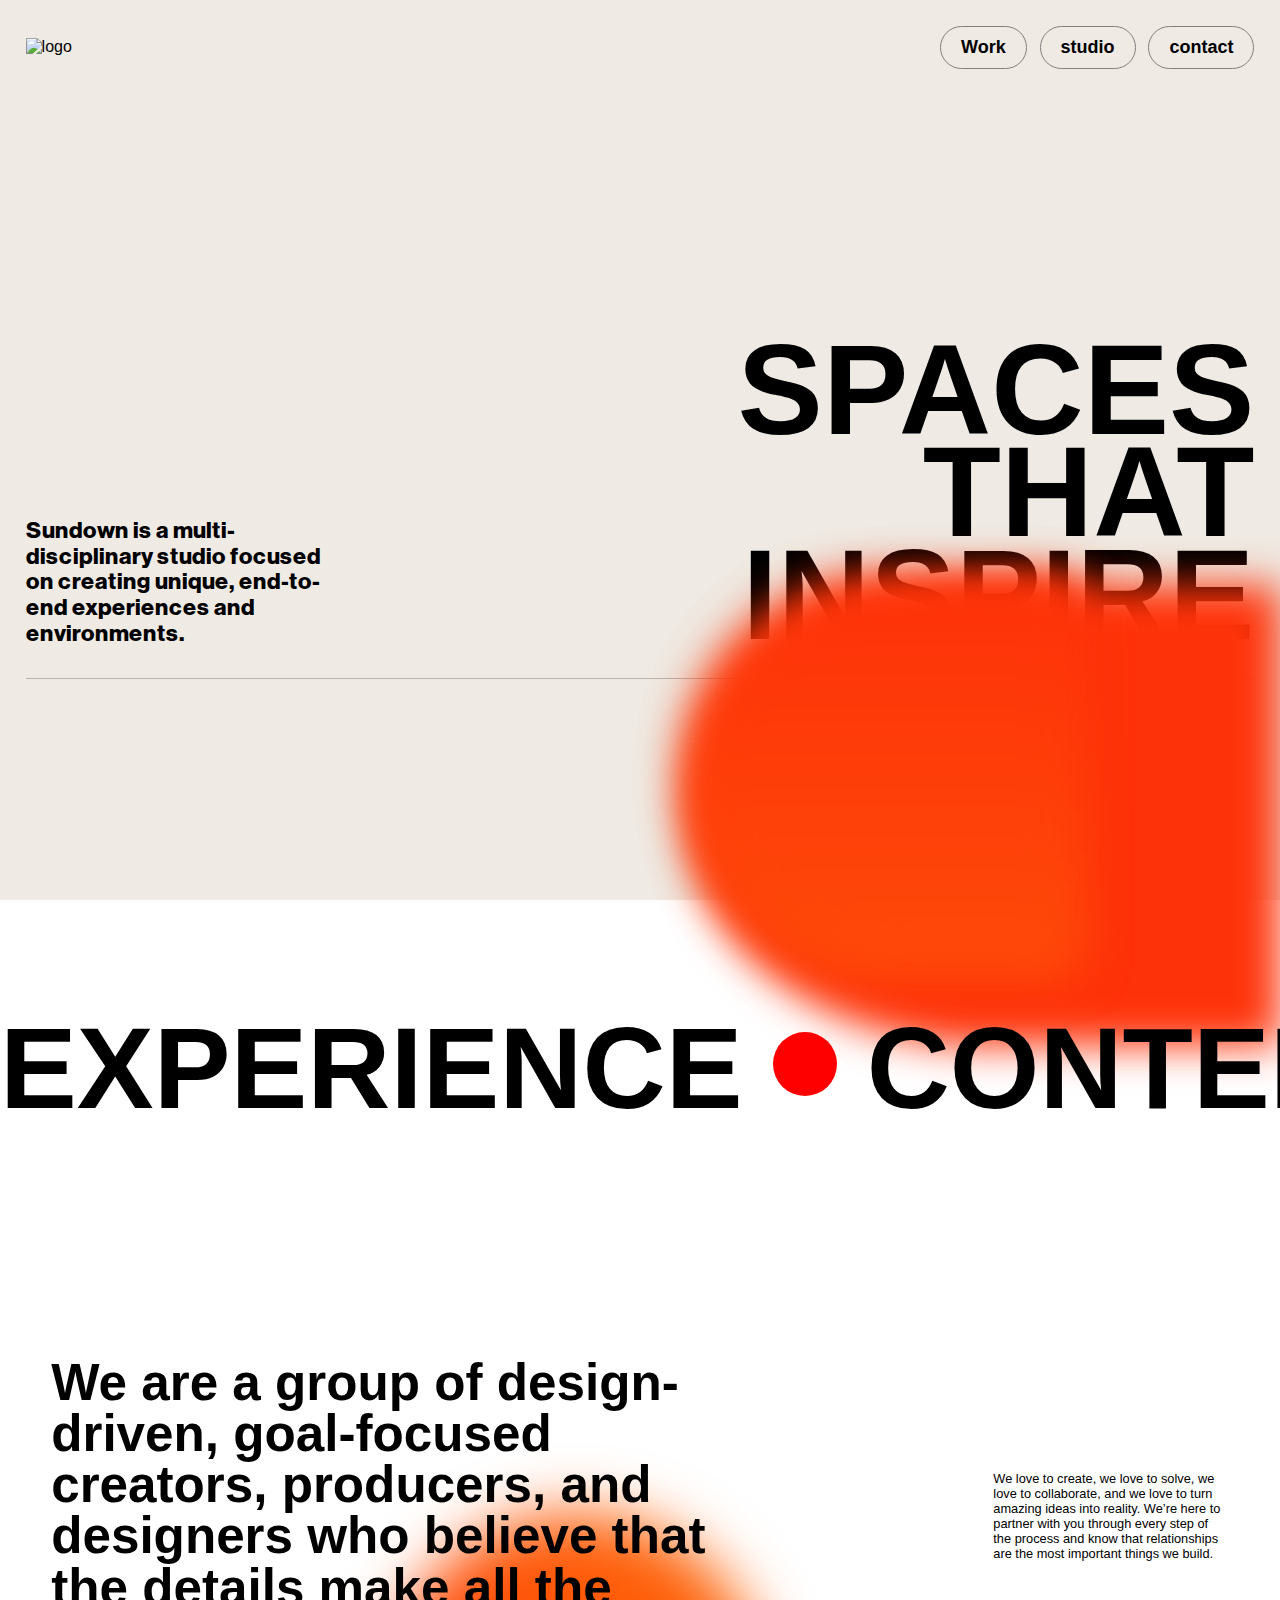
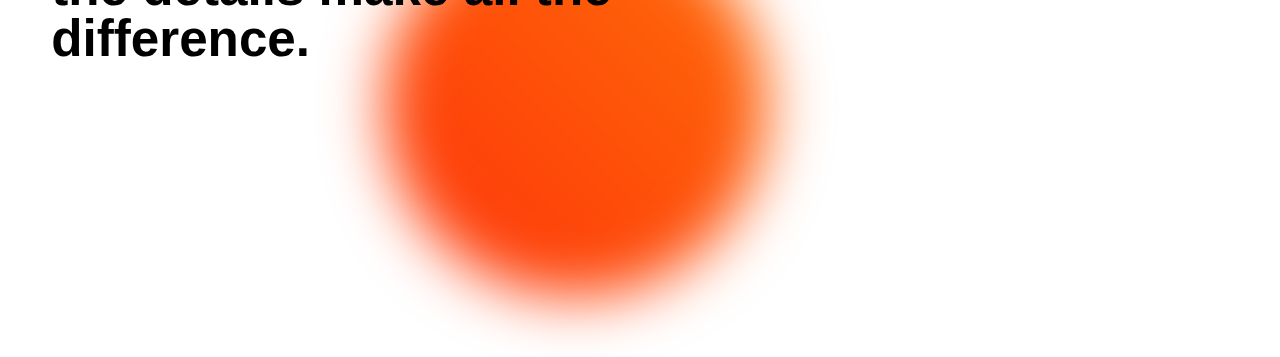
==== index.html @ cf759b27 "added the new project file" ====
<!DOCTYPE html>
<html lang="en">
<head>
    <meta charset="UTF-8">
    <meta name="viewport" content="width=device-width, initial-scale=1.0">
    <title>Sundown studio</title>
    <link rel="shortcut icon" href="android-chrome-512x512.png" type="image/x-icon">
    <link rel="stylesheet" href="https://cdn.jsdelivr.net/npm/locomotive-scroll@3.5.4/dist/locomotive-scroll.css">
    <link rel="stylesheet" href="style.css">
</head>
<body>
    <div id="main">
        <div id="page1">
           <nav>
            <img src="https://assets-global.website-files.com/64d3dd9edfb41666c35b15b7/64d3dd9edfb41666c35b15c2_Sundown%20logo.svg" alt=" logo ">
            <div id="nav-part2">
                <h4><a href="#">Work</a></h4>
                <h4><a href="#">studio</a></h4>
                <h4><a href="#">contact</a></h4>
            </div>
           </nav>
           <div id="center">
            <div id="left">
                <h3>Sundown is a multi-disciplinary studio focused on creating unique, end-to-end experiences and environments.</h3>
            </div>
            <div id="right">
                <h1>SPACES <br>
                    THAT <br>
                    INSPIRE
                    </h1>
            </div>
           </div>
           <video autoplay loop muted src="video (1).mp4"></video>
            <div id="hero-shape">
                <div id="hero-1"></div>
                 <div id="hero-2"></div>
                 <div id="hero-3"></div>
            </div>
        </div>
        <div id="page2">
          <div id="moving-text">
            <div class="con">
                <h1>EXPERIENCE</h1>
                <div id="gola"></div> 
                <h1>CONTENT</h1>
                <div id="gola"></div> 
                <h1>ENVIRONMENT</h1>
                <div id="gola"></div> 
            </div>
            <div class="con">
                <h1>EXPERIENCE</h1>
                <div id="gola"></div> 
                <h1>CONTENT</h1>
                <div id="gola"></div> 
                <h1>ENVIRONMENT</h1>
                <div id="gola"></div> 
            </div>
            <div class="con">
                <h1>EXPERIENCE</h1>
                <div id="gola"></div> 
                <h1>CONTENT</h1>
                <div id="gola"></div> 
                <h1>ENVIRONMENT</h1>
                <div id="gola"></div> 
            </div>
          </div>
          <div id="page2-bottom">
            <h1>
                We are a group of design-<br>driven, goal-focused <br> creators, producers, and <br> designers who believe that<br> the details make all the <br>difference.
            </h1>
                <div id="bottom-part2">
                    <img src="https://assets-global.website-files.com/64d3dd9edfb41666c35b15b7/64d3dd9edfb41666c35b15d1_Holding_thumb-p-500.jpg" alt="">
                    <p>We love to create, we love to solve, we love to collaborate, and we love to turn amazing ideas into reality. We’re here to partner with you through every step of the process and know that relationships are the most important things we build.</p>
                </div>

           
          </div>
          <div id="gooey"></div>
         
         </div>
        </div>
    </div>
    <script src="https://cdn.jsdelivr.net/npm/locomotive-scroll@3.5.4/dist/locomotive-scroll.js"></script>
    <script src="https://cdnjs.cloudflare.com/ajax/libs/gsap/3.12.7/gsap.min.js" integrity="sha512-f6bQMg6nkSRw/xfHw5BCbISe/dJjXrVGfz9BSDwhZtiErHwk7ifbmBEtF9vFW8UNIQPhV2uEFVyI/UHob9r7Cw==" crossorigin="anonymous" referrerpolicy="no-referrer"></script>
    <script src="https://cdnjs.cloudflare.com/ajax/libs/gsap/3.12.7/ScrollTrigger.min.js" integrity="sha512-AcqPGqrrAEtEwe+ADO5R8RbdFi7tuU7b/A2cJJH0Im0D18NRk5p5s4B3E5PMuO81KFw0ClN7J5SHVUJz7KOb0A==" crossorigin="anonymous" referrerpolicy="no-referrer"></script>
    <!-- <script src="script.js"></script> -->
</body>
</html>
---- style.css ----
@font-face {
    font-family: neu;
    src: url(./NeueHaasDisplayBold.ttf);
}
*{
     margin: 0;
     padding: 0;
     box-sizing: border-box;
     font-family: sans-serif;
}
html,body{
     height: 100%;
     width: 100%;
}
#page1{
    min-height: 100vh;
    width: 100%;
    background-color: #EFEAE3;
    position: relative;
    padding: 0 2vw;
}
nav{
    padding: 2vw 0vw;
    width: 100%;
      /* background-color: red; */
      display: flex;
      justify-content: space-between;
      align-items: center;
}
#nav-part2{
     display: flex;
    align-items: center;
     gap: 1vw;
}
#nav-part2 h4{
    border: 1px solid grey;
    padding: 10px 20px;
    font-size: 18px;
    border-radius: 50px;
    font-weight: 700;
    font-family: 17px;
    position: relative;
    overflow: hidden;
    transition: all ease 0.4s ;
    
   
}
#nav-part2 h4::after {
     content: " ";
     left: 0;
     bottom: -100%;
     position: absolute;
     height: 100%;
     width: 100%;
     background-color: black;
     border-radius: 50%;
     transition: all ease 0.4s ;
}
#nav-part2 h4:hover::after {
     bottom: 0;
     border-radius: 0;

}
#nav-part2 h4 a {
     text-decoration: none;
     color: #000000;
     z-index: 9;
     position: relative;
}
#nav-part2:hover a {
     color: white;
}
#center{
     height: 65vh;
     width: 100%;
     /* background-color: orange; */
     display: flex;
     align-items: flex-end;
     justify-content: space-between;
     border-bottom: 1px solid #0000003c;
  padding-bottom: 2.5vw;
}
#left h3{
    width: 25vw;
    font-size: 1.8vw;
    font-family: neu;
    line-height: 2vw;

}
 #right h1{
     font-size: 10vw;
     text-align: right;
     line-height: 8vw;
 }
 #page1 video{
     position: relative;
     z-index: 8;
     width: 100%;
     border-radius: 20px;
     margin-top: 4vw;
    
     
 }
 #hero-shape{
      position: absolute;
      width: 46vw;
      height: 36vw;
      right: 0;
      top: 65vh;
 }
 #hero-1{
      background-color: #FE3209;
      position: absolute;
      height: 100%;
      width: 100%;
      border-top-left-radius: 50%;
      border-bottom-left-radius: 50%;
      filter:blur(20px);
 }

 #hero-2{
     background: linear-gradient(#FE3209,#fe4a09) ;
     position: absolute;
     height: 30vw;
     width: 30vw;
     border-top-left-radius: 50%;
     border-bottom-left-radius: 50%;
     filter:blur(25px);
     animation-name: anime2;
     animation-duration: 5s;
     animation-iteration-count: infinite;
     animation-timing-function: linear;
     animation-duration: alternate;
}


#hero-3{
     background: linear-gradient(#FE3209,#fe4a09) ;
     position: absolute;
     height: 30vw;
     width: 30vw;
     border-top-left-radius: 50%;
     border-bottom-left-radius: 50%;
     filter:blur(25px);
     animation-name: anime1;
     animation-duration: 5s;
     animation-iteration-count: infinite;
     animation-timing-function: linear;
     animation-duration: alternate;

}
@keyframes anime1 {
      from {
          transform: translate(55%,-3%);
      }
      to {
           transform: translate(0%,-10%);
      }
}

@keyframes anime2 {
     from {
         transform: translate(5%,-5%);
     }
     to {
          transform: translate(-30%,20%);
     }
}
#page2{
     min-height: 100vh;
     width: 100%;
     padding: 8vw 0;
     position: relative;
     /* background-color: red; */
}
#moving-text{
     white-space: nowrap;
     overflow-x: auto;
}
#moving-text::-webkit-scrollbar{
      display: none;
}

.con{
        white-space: nowrap; 
        display: inline-block; 
        animation-name: move;  
        animation-duration: 10s;
        animation-timing-function: linear;
        animation-iteration-count: infinite;
        
}
#moving-text h1{
      font-size: 9vw;
      display: inline-block;
}
#gola{
      height: 5vw;
      width: 5vw;
      border-radius: 50%;
      background-color: red;
      display: inline-block;
      margin: 1vw 2vw;
}
@keyframes move {
     from{
           transform: translateX(0);
     }
     to{
           transform: translateX(-100%);
     }
     
}
#page2-bottom{
      height: 80vh;
      width: 100%;
      display: flex;
     position: relative;
     z-index: 9;
      align-items: center;
      justify-content: space-between;
      padding: 4vw;
}
#page2-bottom h1{
     font-size: 4vw;
     width: 60%;
     margin-top: 2.5vw;
     line-height: 4vw;
}
#bottom-part2{
      width: 20%;
      
}
#bottom-part2 img{
      width: 100%;
      border-radius: 15px;
}
#bottom-part2 p{
      font-weight: 500;
      margin-top: 2vw;
      font-size: 1vw;
}
#page2 #gooey{
      height: 30vw;
      width: 30vw;
      position: absolute;
      background:  linear-gradient(to top right,#FE3209 ,#fe6f09);
      border-radius: 50%;
      top: 58%;
      left: 30%;
      filter: blur(30px);
      animation-name: gooey;
      animation-duration: 6s;
      animation-direction: alternate;
      animation-timing-function: linear;
      animation-iteration-count: infinite ;
}
@keyframes gooey {
     from{
           transform: translate(10%,-10%) skew(0);
     }
     to{
          transform: translate(-10%,10%) skew(-12deg);
     }
}
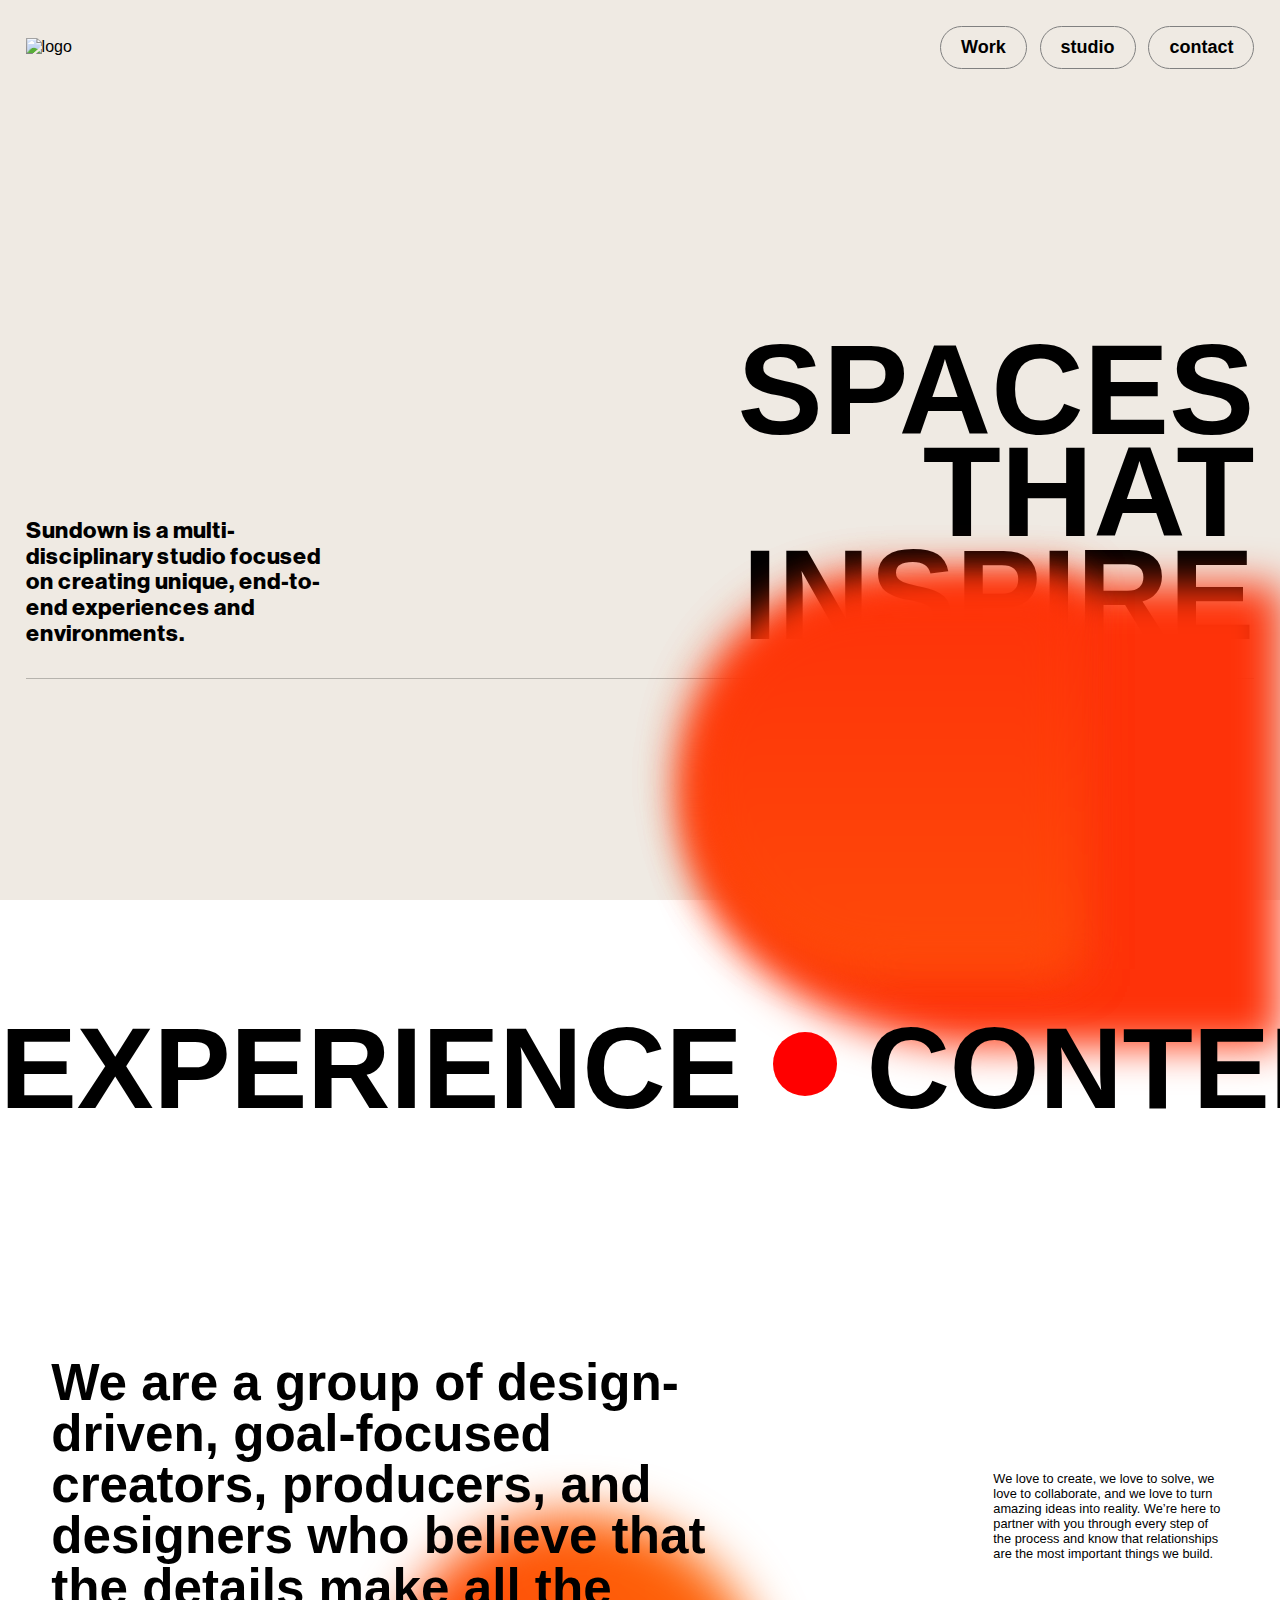
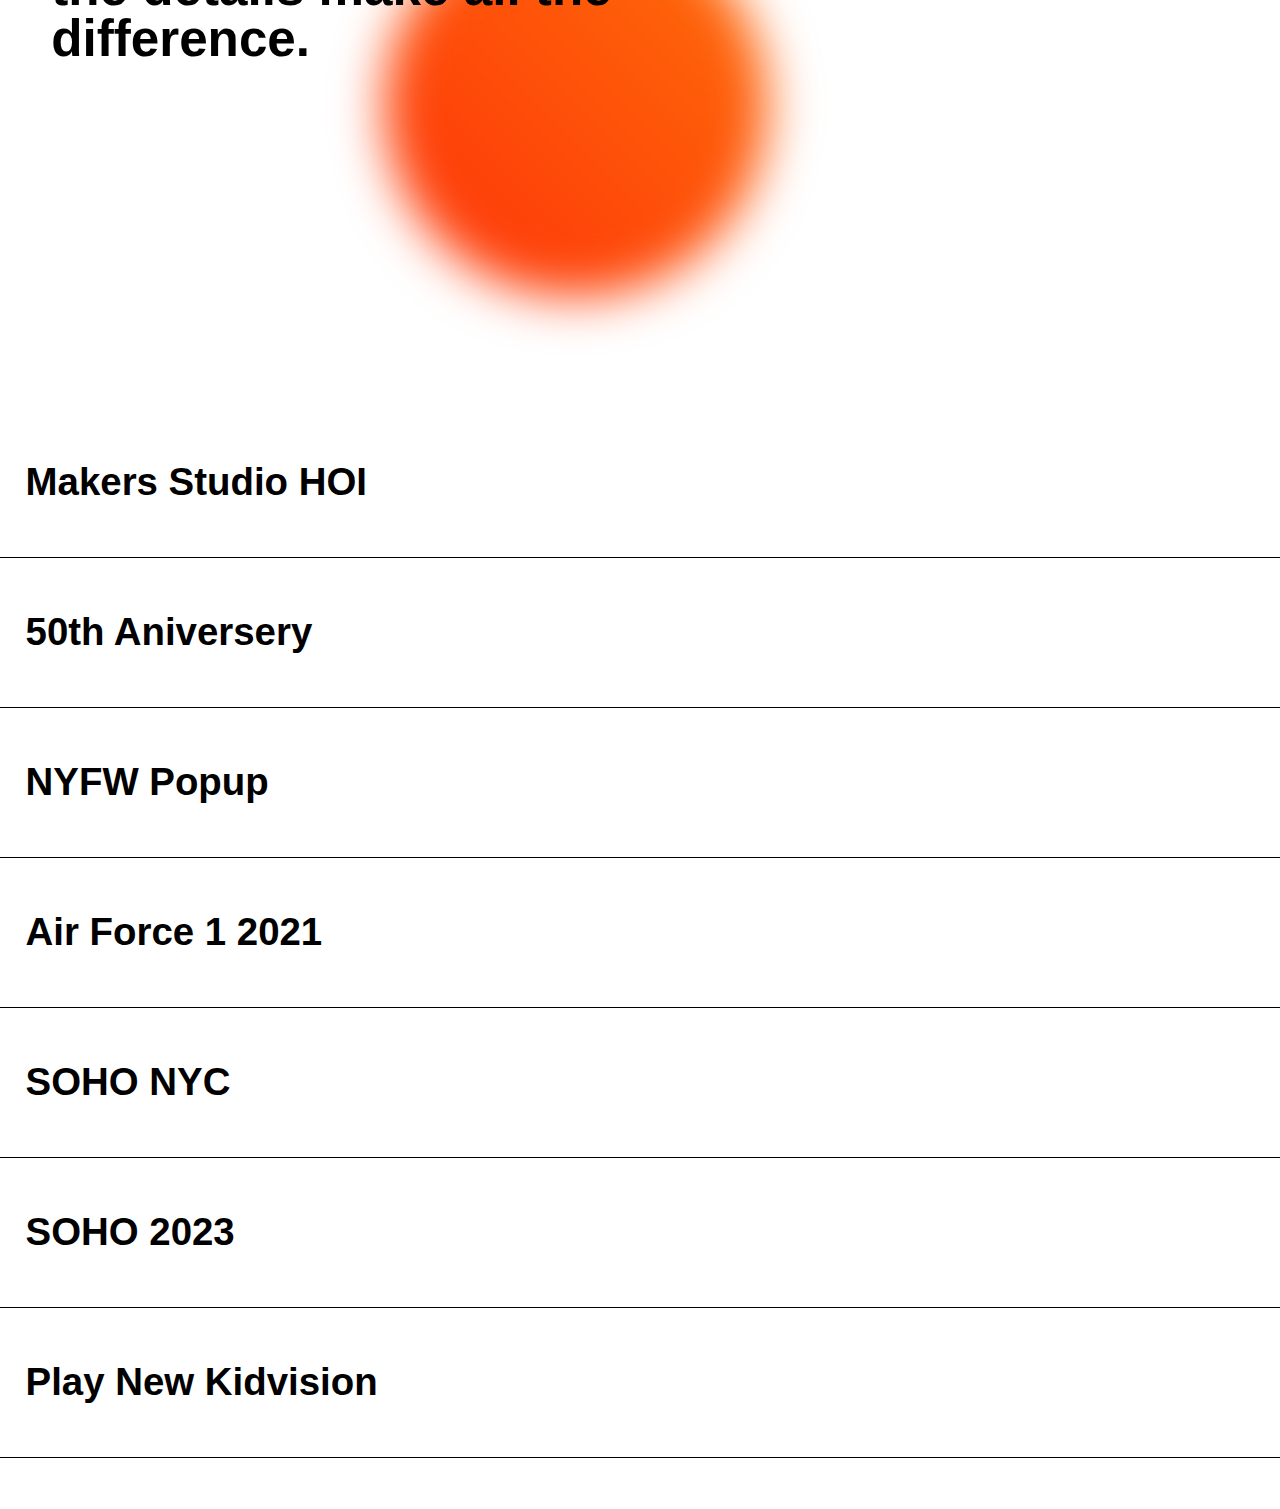
==== commit 70296241: "added the new file" ====
--- a/index.html
+++ b/index.html
@@ -78,6 +78,37 @@
           <div id="gooey"></div>
          
          </div>
+         <div id="page3">
+           
+            <div class="elem">
+                <div class="overlay"></div>
+                <h2>Makers Studio HOI</h2>
+            </div>
+            <div class="elem">
+                <div class="overlay"></div>
+                <h2>50th Aniversery</h2>
+            </div>
+            <div class="elem">
+                <div class="overlay"></div>
+                <h2>NYFW Popup</h2>
+            </div>
+            <div class="elem">
+                <div class="overlay"></div>
+                <h2>Air Force 1 2021</h2>
+            </div>
+            <div class="elem">
+                <div class="overlay"></div>
+                <h2>SOHO NYC</h2>
+            </div>
+            <div class="elem">
+                <div class="overlay"></div>
+                <h2>SOHO 2023</h2>
+            </div>
+            <div class="elem">
+                <div class="overlay"></div>
+                <h2>Play New Kidvision</h2>
+            </div>
+         </div>
         </div>
     </div>
     <script src="https://cdn.jsdelivr.net/npm/locomotive-scroll@3.5.4/dist/locomotive-scroll.js"></script>
--- a/style.css
+++ b/style.css
@@ -248,7 +248,7 @@
       border-radius: 50%;
       top: 58%;
       left: 30%;
-      filter: blur(30px);
+      filter: blur(25px);
       animation-name: gooey;
       animation-duration: 6s;
       animation-direction: alternate;
@@ -260,11 +260,48 @@
            transform: translate(10%,-10%) skew(0);
      }
      to{
+          filter:blur(30px);
           transform: translate(-10%,10%) skew(-12deg);
      }
 }
-
-
-
-
-
+#page3{
+      min-height: 100vh;
+      width: 100%;
+      /* background-color: #EFE9E2; */
+      padding: 4vw 0;
+     
+}
+.elem{
+      height: 150px;
+      width: 100%;
+      /* background-color: orange; */
+      position: relative;
+     
+      border-bottom: 1px solid #000;
+      display: flex;
+      align-items: center;
+      padding: 0 2vw;
+      overflow: hidden;
+}
+.elem h2{
+      font-size: 3vw;
+      position: relative;
+      z-index: 9;
+}
+.elem .overlay{
+     height: 100%;
+     width: 100%;
+     background-color: orange;
+     position: absolute;
+     left: 0;
+     top: -100%;
+     transition: all ease 0.3s ;
+}
+.elem:hover .overlay{
+      top: 0;
+}
+
+
+
+
+
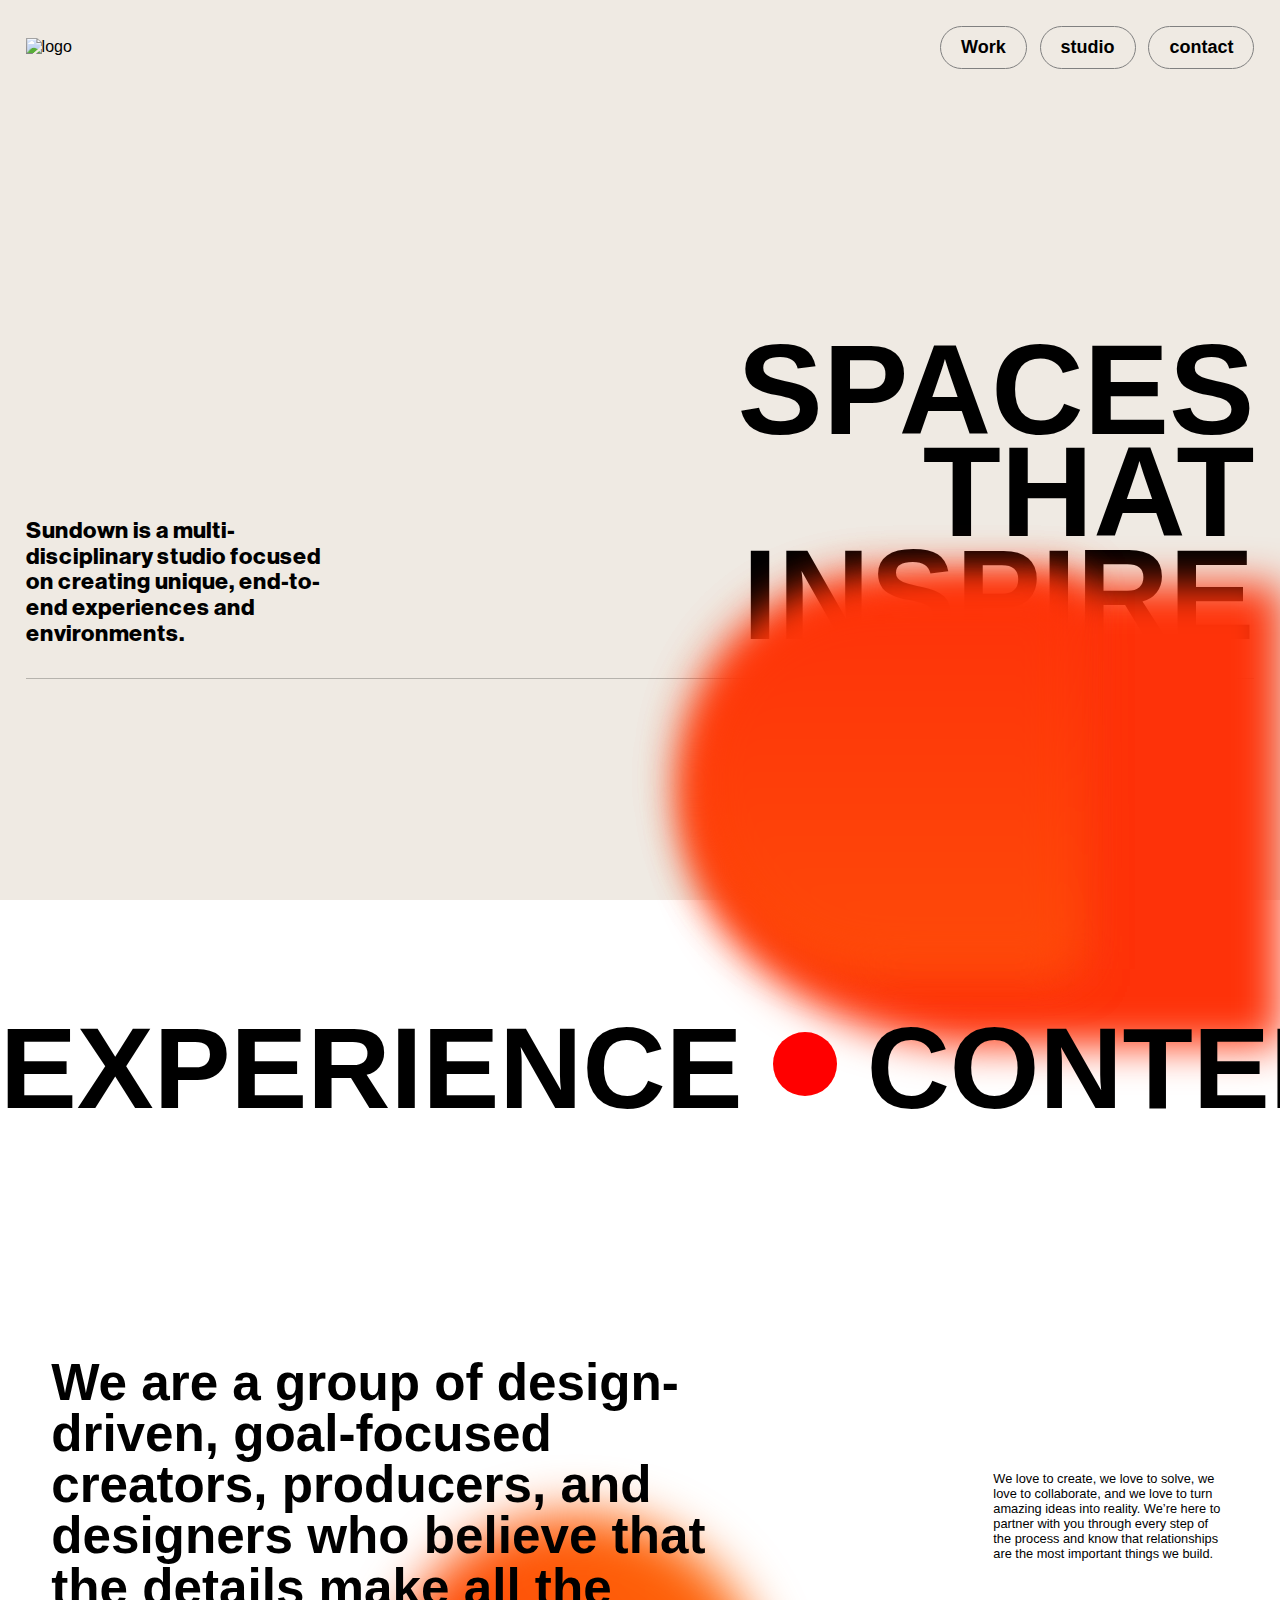
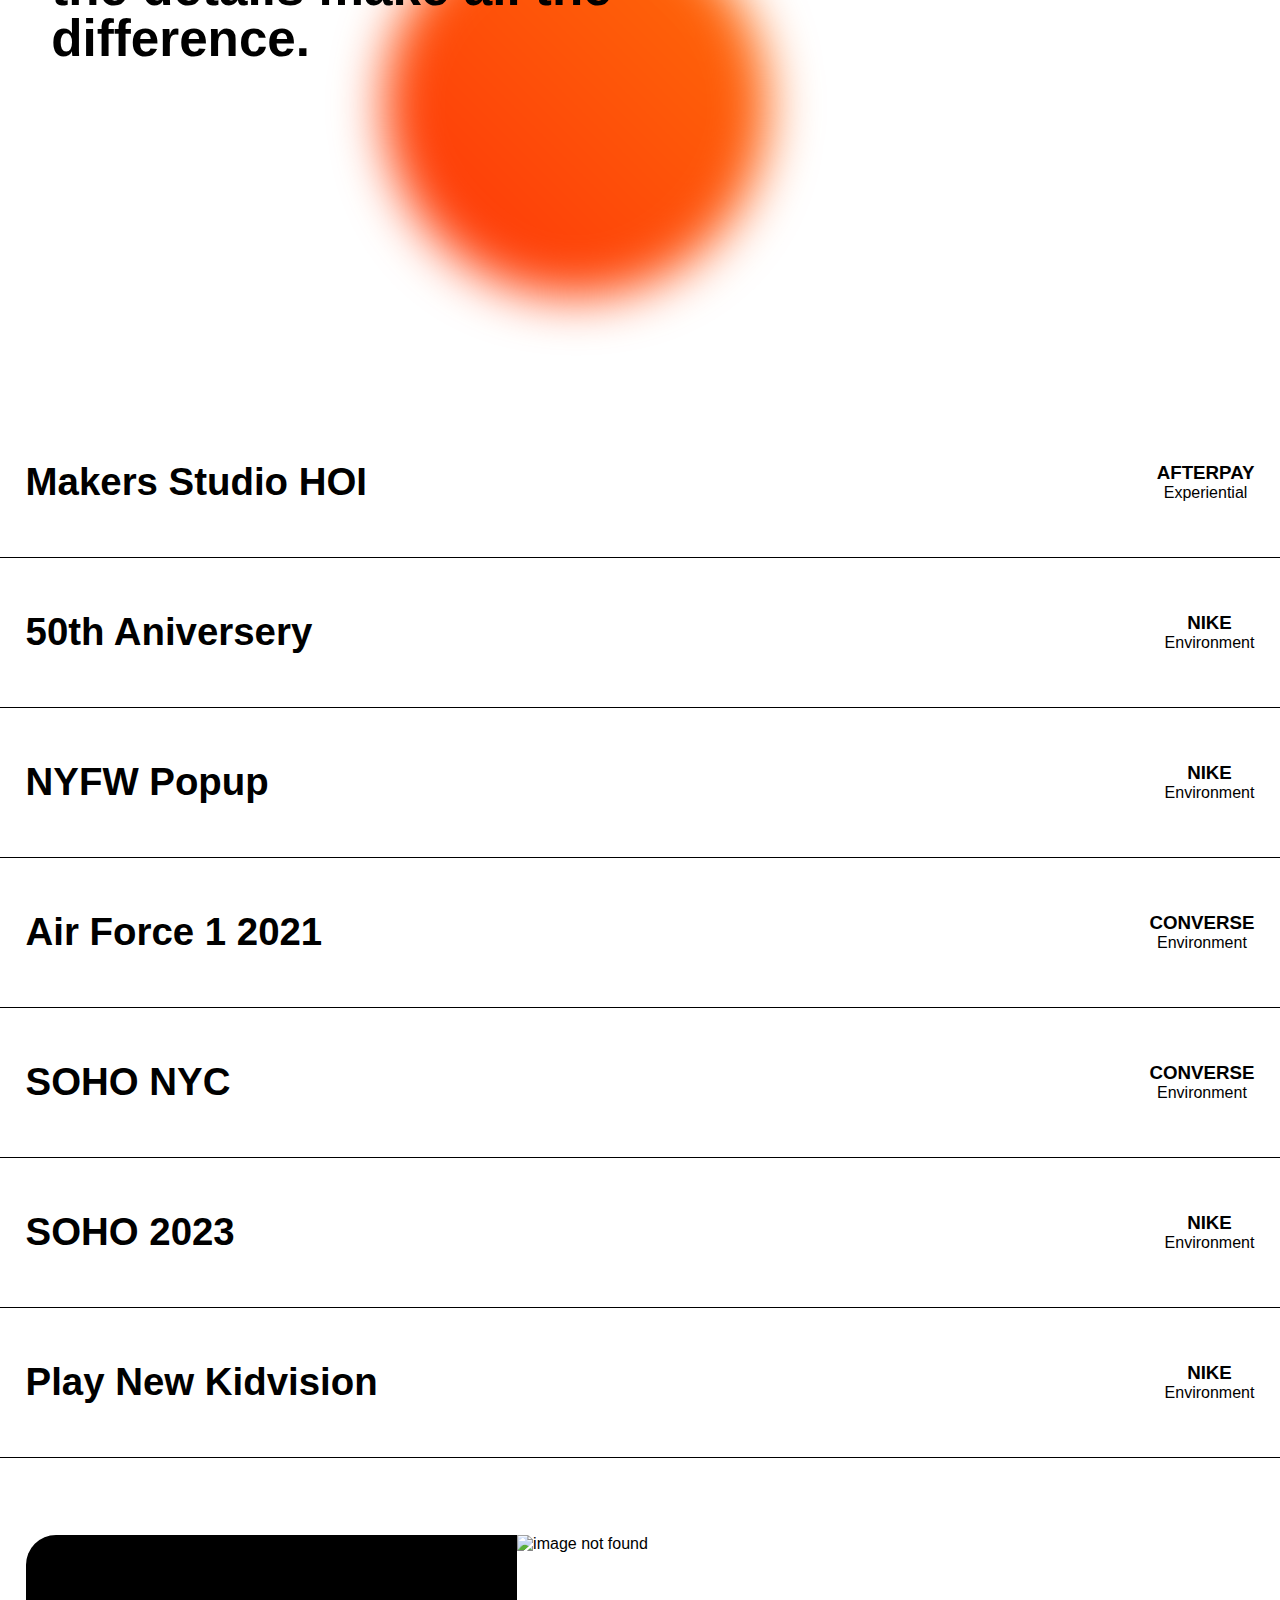
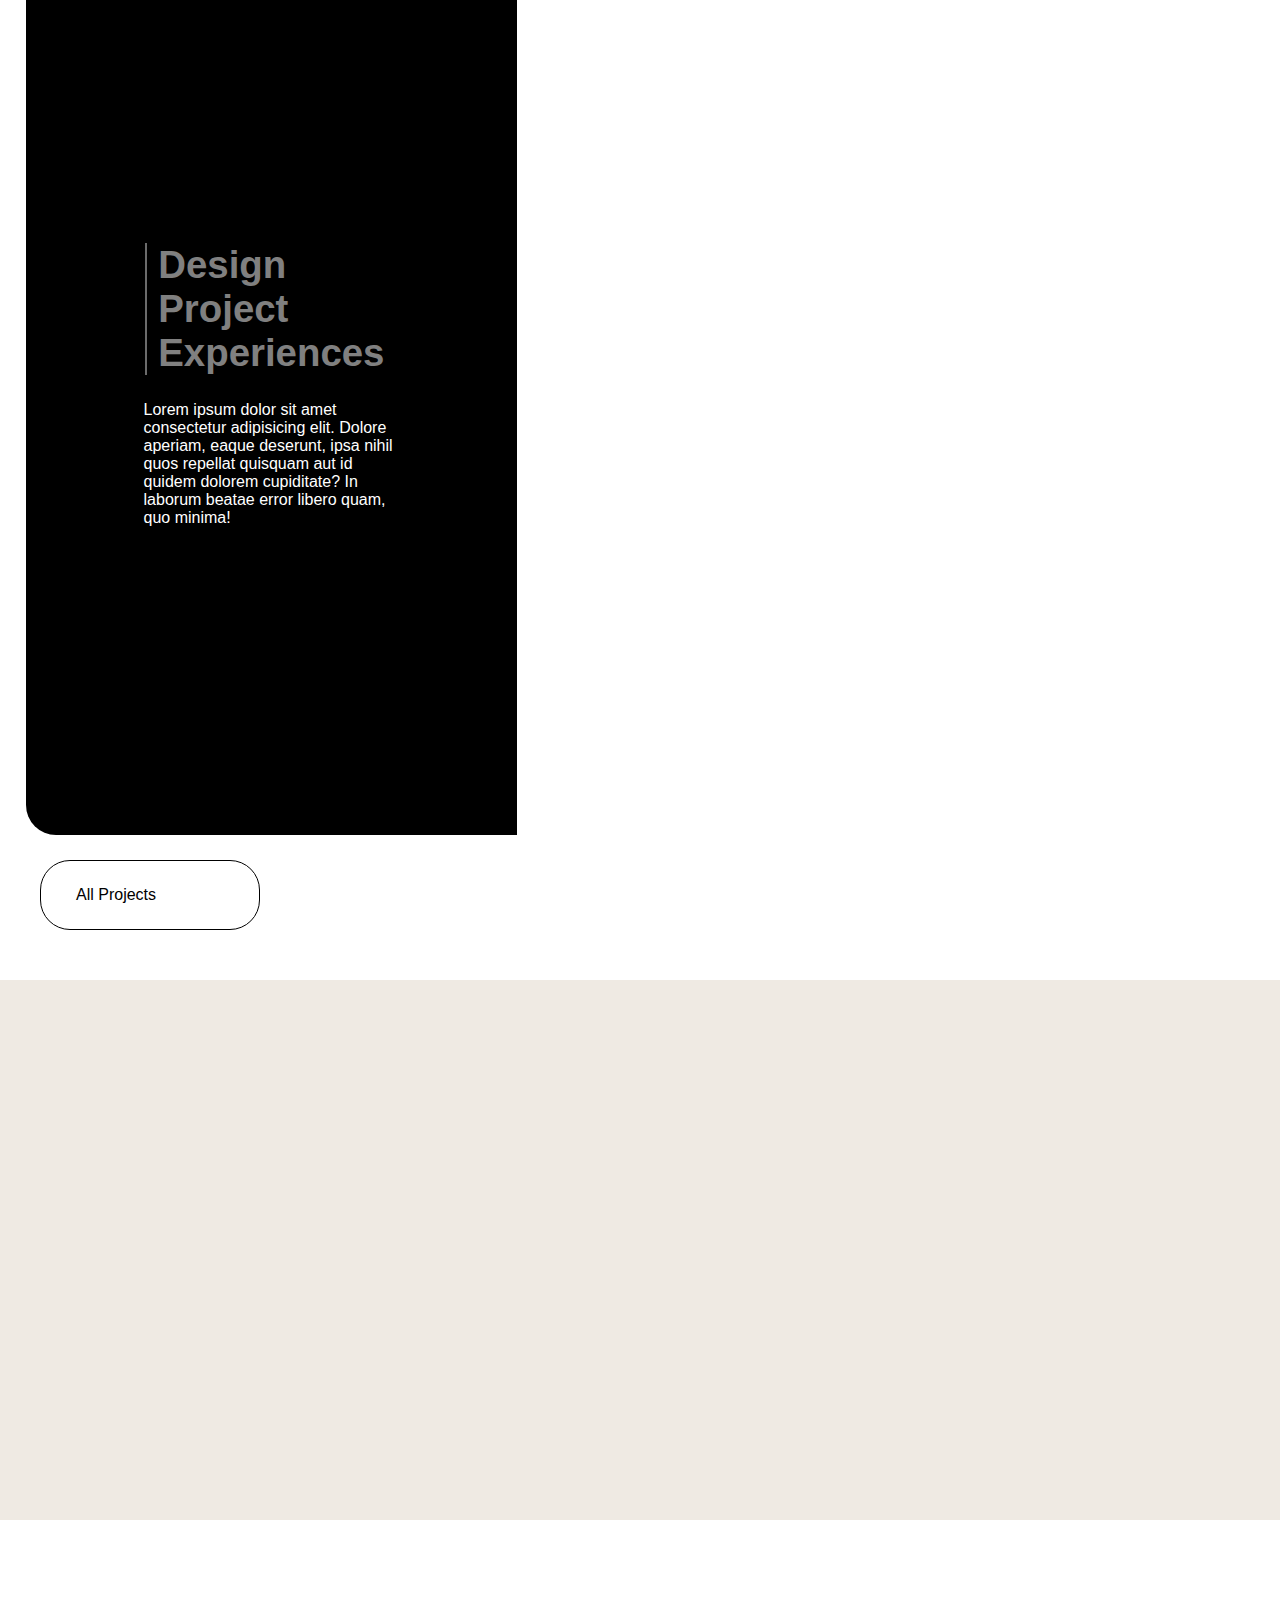
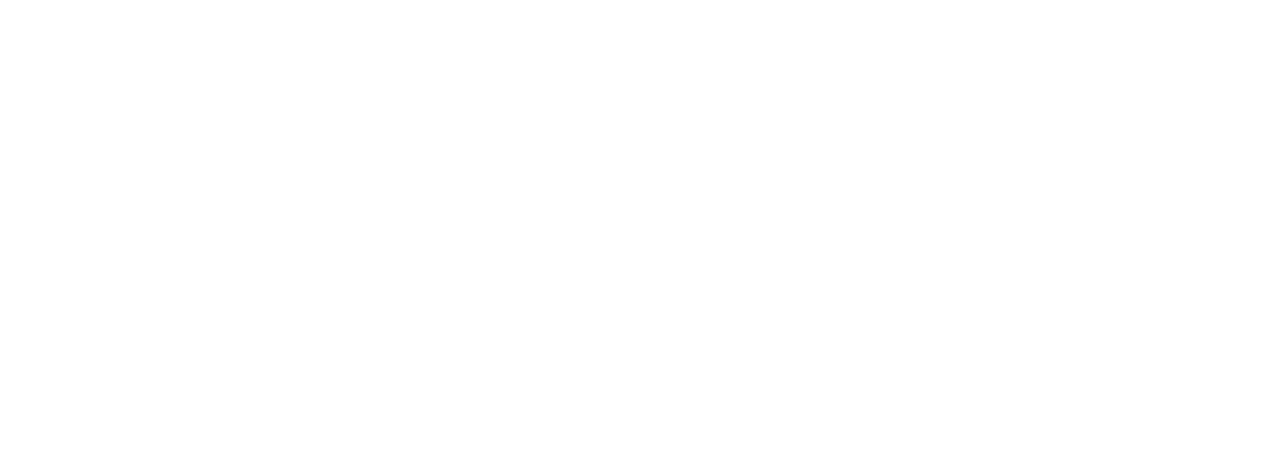
==== commit 578b73c2: "updated the project files" ====
--- a/index.html
+++ b/index.html
@@ -4,11 +4,16 @@
     <meta charset="UTF-8">
     <meta name="viewport" content="width=device-width, initial-scale=1.0">
     <title>Sundown studio</title>
+    <link
+    href="https://cdn.jsdelivr.net/npm/remixicon@4.5.0/fonts/remixicon.css"
+    rel="stylesheet"
+/>
     <link rel="shortcut icon" href="android-chrome-512x512.png" type="image/x-icon">
     <link rel="stylesheet" href="https://cdn.jsdelivr.net/npm/locomotive-scroll@3.5.4/dist/locomotive-scroll.css">
     <link rel="stylesheet" href="style.css">
 </head>
 <body>
+    <div id="fixed-image"></div>
     <div id="main">
         <div id="page1">
            <nav>
@@ -79,41 +84,97 @@
          
          </div>
          <div id="page3">
+            <div class="elem-container">
+                <div id="elem1" class="elem" data-image="https://images.unsplash.com/photo-1742156575269-5316617a30f1?q=80&w=1974&auto=format&fit=crop&ixlib=rb-4.0.3&ixid=M3wxMjA3fDB8MHxwaG90by1wYWdlfHx8fGVufDB8fHx8fA%3D%3D">
+                    <div class="overlay"></div>
+                    <h2>Makers Studio HOI</h2>
+                    <div class="elem-right">
+                        <h3>AFTERPAY</h3>
+                        <P>Experiential</P>
+                    </div>
+                </div>
+                <div id="elem2" class="elem" data-image="https://images.unsplash.com/photo-1741509541812-5d8f3e96df23?q=80&w=2127&auto=format&fit=crop&ixlib=rb-4.0.3&ixid=M3wxMjA3fDB8MHxwaG90by1wYWdlfHx8fGVufDB8fHx8fA%3D%3D">
+                    <div class="overlay"></div>
+                    <h2>50th Aniversery</h2>
+                    <div class="elem-right">
+                        <h3>NIKE</h3>
+                        <P>Environment</P>
+                    </div>
+                </div>
+                <div id="elem3" class="elem" data-image="https://images.unsplash.com/photo-1650346910418-8b995b5f8cdb?q=80&w=1974&auto=format&fit=crop&ixlib=rb-4.0.3&ixid=M3wxMjA3fDB8MHxwaG90by1wYWdlfHx8fGVufDB8fHx8fA%3D%3D">
+                    <div class="overlay"></div>
+                    <h2>NYFW Popup</h2>
+                    <div class="elem-right">
+                        <h3>NIKE</h3>
+                        <P>Environment</P>
+                    </div>
+                </div>
+                <div id="elem4" class="elem" data-image="https://plus.unsplash.com/premium_photo-1738779001572-bfef89e92f08?q=80&w=1974&auto=format&fit=crop&ixlib=rb-4.0.3&ixid=M3wxMjA3fDB8MHxwaG90by1wYWdlfHx8fGVufDB8fHx8fA%3D%3D">
+                    <div class="overlay"></div>
+                    <h2>Air Force 1 2021</h2>
+                    <div class="elem-right">
+                        <h3>CONVERSE</h3>
+                        <P>Environment</P>
+                    </div>
+                </div>
+                <div id="elem5" class="elem" data-image="https://plus.unsplash.com/premium_photo-1738779001895-f342a2755f85?q=80&w=1970&auto=format&fit=crop&ixlib=rb-4.0.3&ixid=M3wxMjA3fDB8MHxwaG90by1wYWdlfHx8fGVufDB8fHx8fA%3D%3D">
+                    <div class="overlay"></div>
+                    <h2>SOHO NYC</h2>
+                    <div class="elem-right">
+                        <h3>CONVERSE</h3>
+                        <P>Environment</P>
+                    </div>
+                </div>
+                <div id="elem6" class="elem" data-image="https://plus.unsplash.com/premium_photo-1738779001515-275b4f28fc13?q=80&w=1974&auto=format&fit=crop&ixlib=rb-4.0.3&ixid=M3wxMjA3fDB8MHxwaG90by1wYWdlfHx8fGVufDB8fHx8fA%3D%3D">
+                    <div class="overlay"></div>
+                    <h2>SOHO 2023</h2>
+                    <div class="elem-right">
+                        <h3>NIKE</h3>
+                        <P>Environment</P>
+                    </div>
+                </div>
+                <div id="elem7" class="elem" data-image="https://plus.unsplash.com/premium_photo-1738779001856-61660b4ebeec?q=80&w=1974&auto=format&fit=crop&ixlib=rb-4.0.3&ixid=M3wxMjA3fDB8MHxwaG90by1wYWdlfHx8fGVufDB8fHx8fA%3D%3D">
+                    <div class="overlay"></div>
+                    <h2>Play New Kidvision</h2>
+                    <div class="elem-right">
+                        <h3>NIKE</h3>
+                        <P>Environment</P>
+                    </div>
+                </div>
+            </div>
+            
+         </div>
+         <div id="page-4-parent">
+            <div class="page4-child">
+                 <div id="page4-right">
+                    <div class="page4-righttext">
+                        <p id="para1">Design</p>
+                        <p id="para2">Project</p>
+                        <p id="para3">Experiences</p>
+                    </div>
+                    <p id="Para2">
+                        Lorem ipsum dolor sit amet consectetur adipisicing elit. Dolore aperiam, eaque deserunt, ipsa nihil quos repellat quisquam aut id quidem dolorem cupiditate? In laborum beatae error libero quam, quo minima!
+                    </p>
+                 </div>
+            <div id="page4-left">
+                <img src="https://i.pinimg.com/736x/e3/f5/2f/e3f52ff3e7c9118ea1c84aae184ceb27.jpg" alt="image not found">
+            </div>
+        </div>
            
-            <div class="elem">
-                <div class="overlay"></div>
-                <h2>Makers Studio HOI</h2>
-            </div>
-            <div class="elem">
-                <div class="overlay"></div>
-                <h2>50th Aniversery</h2>
-            </div>
-            <div class="elem">
-                <div class="overlay"></div>
-                <h2>NYFW Popup</h2>
-            </div>
-            <div class="elem">
-                <div class="overlay"></div>
-                <h2>Air Force 1 2021</h2>
-            </div>
-            <div class="elem">
-                <div class="overlay"></div>
-                <h2>SOHO NYC</h2>
-            </div>
-            <div class="elem">
-                <div class="overlay"></div>
-                <h2>SOHO 2023</h2>
-            </div>
-            <div class="elem">
-                <div class="overlay"></div>
-                <h2>Play New Kidvision</h2>
-            </div>
          </div>
+         <div id="button">
+            <p>
+                All Projects
+            </p>
+            <i class="ri-arrow-right-line"></i>
+         </div>
+         <div id="page5"></div>
+         <div id="page6"></div>
         </div>
     </div>
     <script src="https://cdn.jsdelivr.net/npm/locomotive-scroll@3.5.4/dist/locomotive-scroll.js"></script>
     <script src="https://cdnjs.cloudflare.com/ajax/libs/gsap/3.12.7/gsap.min.js" integrity="sha512-f6bQMg6nkSRw/xfHw5BCbISe/dJjXrVGfz9BSDwhZtiErHwk7ifbmBEtF9vFW8UNIQPhV2uEFVyI/UHob9r7Cw==" crossorigin="anonymous" referrerpolicy="no-referrer"></script>
     <script src="https://cdnjs.cloudflare.com/ajax/libs/gsap/3.12.7/ScrollTrigger.min.js" integrity="sha512-AcqPGqrrAEtEwe+ADO5R8RbdFi7tuU7b/A2cJJH0Im0D18NRk5p5s4B3E5PMuO81KFw0ClN7J5SHVUJz7KOb0A==" crossorigin="anonymous" referrerpolicy="no-referrer"></script>
-    <!-- <script src="script.js"></script> -->
+    <script src="script.js"></script>
 </body>
 </html>--- a/style.css
+++ b/style.css
@@ -98,6 +98,7 @@
      width: 100%;
      border-radius: 20px;
      margin-top: 4vw;
+     cursor: pointer;
     
      
  }
@@ -279,6 +280,7 @@
      
       border-bottom: 1px solid #000;
       display: flex;
+      justify-content: space-between;
       align-items: center;
       padding: 0 2vw;
       overflow: hidden;
@@ -301,7 +303,182 @@
       top: 0;
 }
 
-
-
-
-
+#fixed-image{
+      height: 30vw;
+      width: 23vw;
+      /* background-color: red; */
+      border-radius: 10px;
+      position: fixed;
+      z-index: 99;
+      left: 50%;
+      top: 25%;
+      display: none;
+      background-position: center;
+      background-repeat: no-repeat;
+      background-size: cover;
+}
+
+.elem-right{
+      text-align: center;
+}
+.elem-right p{
+   font-weight: lighter;
+}
+
+#page-4-parent{
+      width: 100%;
+      min-height: 100vh;
+      padding: 2vw 2vw;
+      
+} 
+.page4-child{
+      width: 100%;
+      height: 100vh;
+      display: flex;
+      /* background-color: #000; */
+      /* background-color: red; */
+      border-radius: 20px;
+      border-radius: 30px;
+      overflow: hidden;
+}
+#page4-right{
+     height: 100%;
+     width: 40%;
+    
+     display: flex;
+     justify-content: center;
+     background-color: #000;
+     align-items: center;
+     flex-direction: column;
+     
+     
+
+}
+#para1{
+      font-size: 3vw;
+      color: gray;
+      position: relative;
+      transition: all 0.2s ease;
+      font-weight: 700;
+}
+#para2{
+     font-size: 3vw;
+     color: gray;
+     position: relative;
+     transition: all 0.2s ease;
+     font-weight: 700;
+
+}
+#para3{
+     font-size: 3vw;
+     color: gray;
+     position: relative;
+     transition: all 0.2s ease;
+     font-weight: 700;
+}
+#Para2{
+     margin-top: 2vw;
+     color: white;
+     margin-left: 24%;
+     margin-right: 25%;
+     
+}
+
+
+
+
+
+#page4-left{
+      width: 60%;
+      height: 100%;
+      background-position: center;
+      background-repeat: no-repeat;
+      background-size: cover;
+}
+#page4-left img{
+      width: 100%;
+      height: 100%;
+}
+.page4-righttext{
+     position: relative;
+   
+}
+
+#para1::before{
+     content: " ";
+     height: 100%;
+     position: absolute;
+     width: 2px;
+     background-color:rgba(255, 255, 255, 0.419);
+     left: -1vw;
+     transition: all 0.3s linear;
+}
+#para2::before{
+     content: " ";
+     height: 100%;
+     position: absolute;
+     width: 2px;
+     background-color:rgba(255, 255, 255, 0.419);
+     left: -1vw;
+     transition: all 0.3s linear;
+}
+#para3::before{
+     content: " ";
+     height: 100%;
+     position: absolute;
+     width: 2px;
+     background-color: rgba(255, 255, 255, 0.419);
+     left: -1vw;
+     transition: all 0.3s linear;
+}
+#para1:hover{
+      color: white;
+}
+#para2:hover{
+      color: white;
+}
+#para3:hover{
+      color: white;
+}
+#para1:hover::before{
+      background-color: red;
+}
+#para2:hover::before{
+     background-color: red;
+}
+#para3:hover::before{
+background-color: red;
+}
+#button{
+      height: 70px;
+      width: 220px;
+      display: flex;
+      margin-left: 40px;
+      margin-bottom: 50px;
+      gap: 30px;
+     padding: 25px 35px;
+      border: 1px solid black;
+      border-radius: 30px;
+      transition: all 0.3s linear;
+}
+#button:hover {
+      background-color: #000000;
+}
+#button:hover p{
+     color: white;
+}
+#button:hover i{
+     color: white;
+}
+
+#page5{
+      width: 100%;
+      height: 60vh;
+      background-color: #EFEAE3;
+}
+
+#page6{
+      width: 100%;
+      height: 60vh;
+
+}
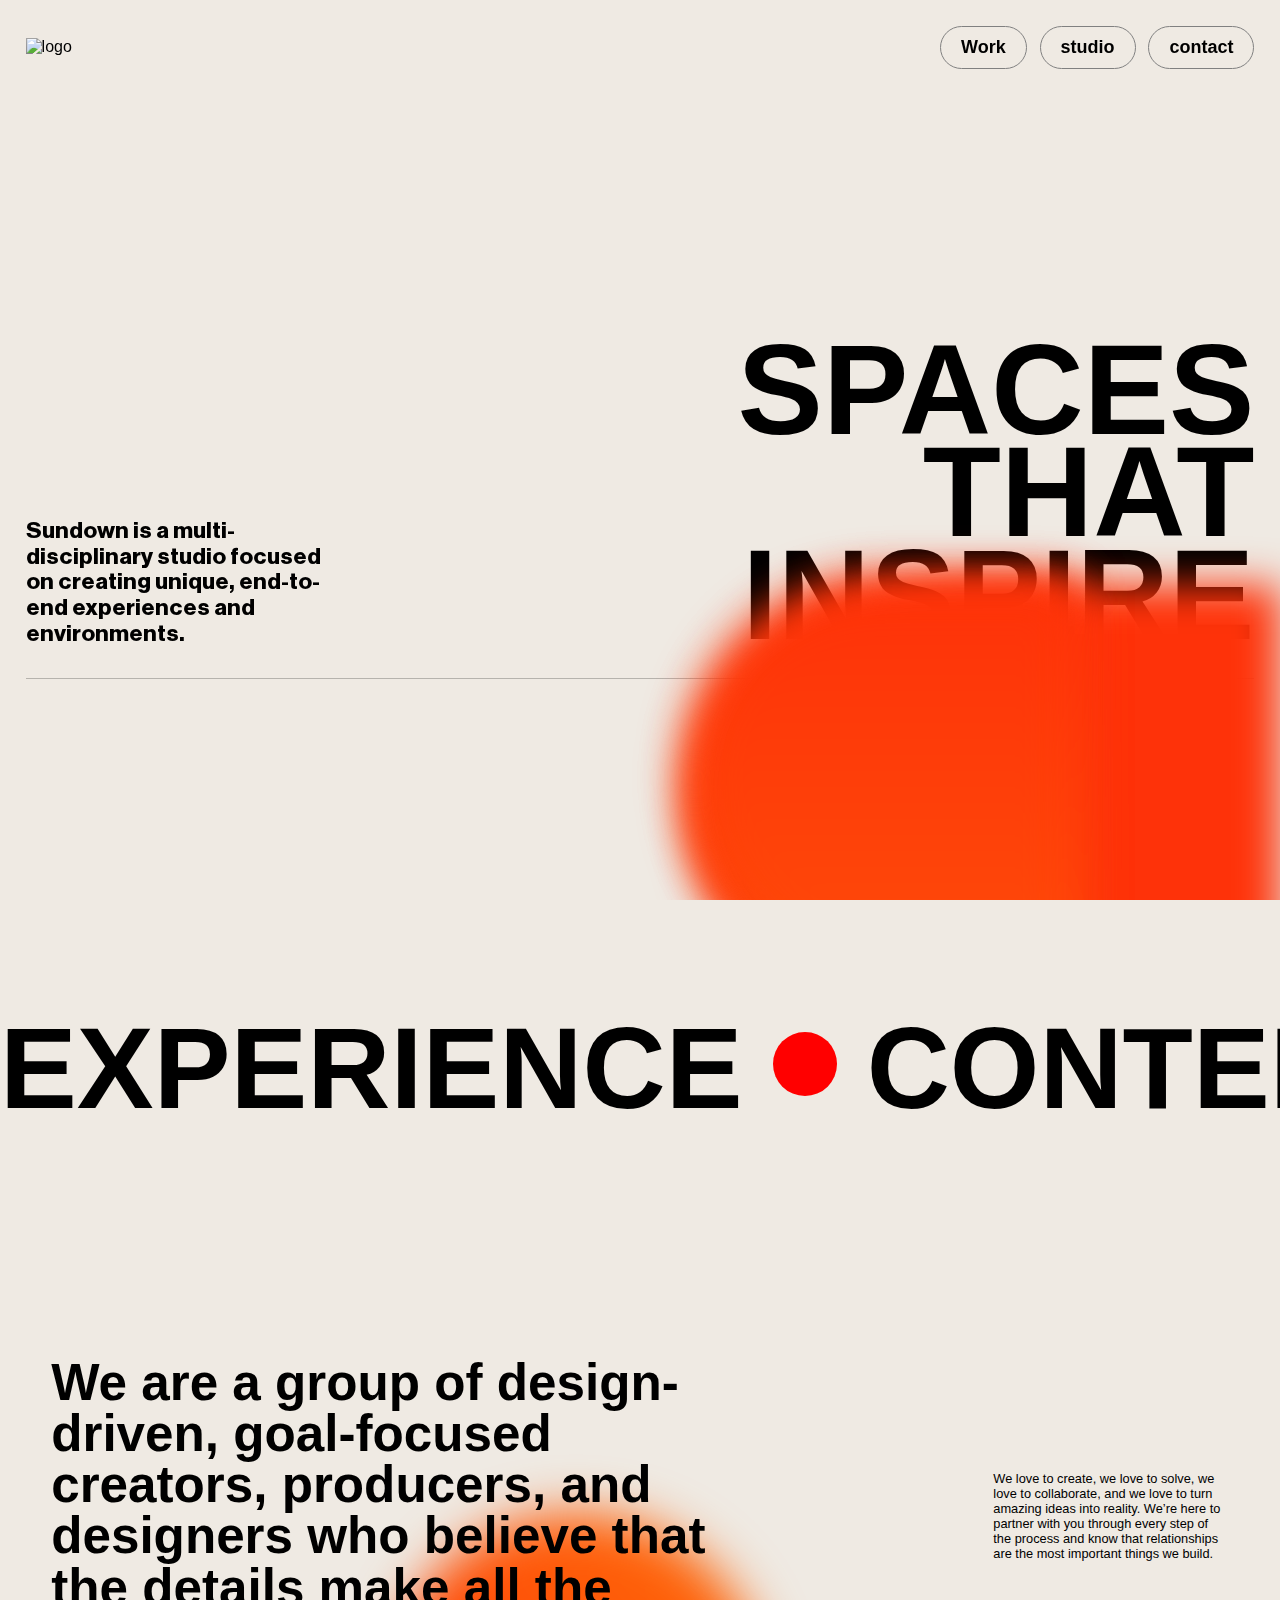
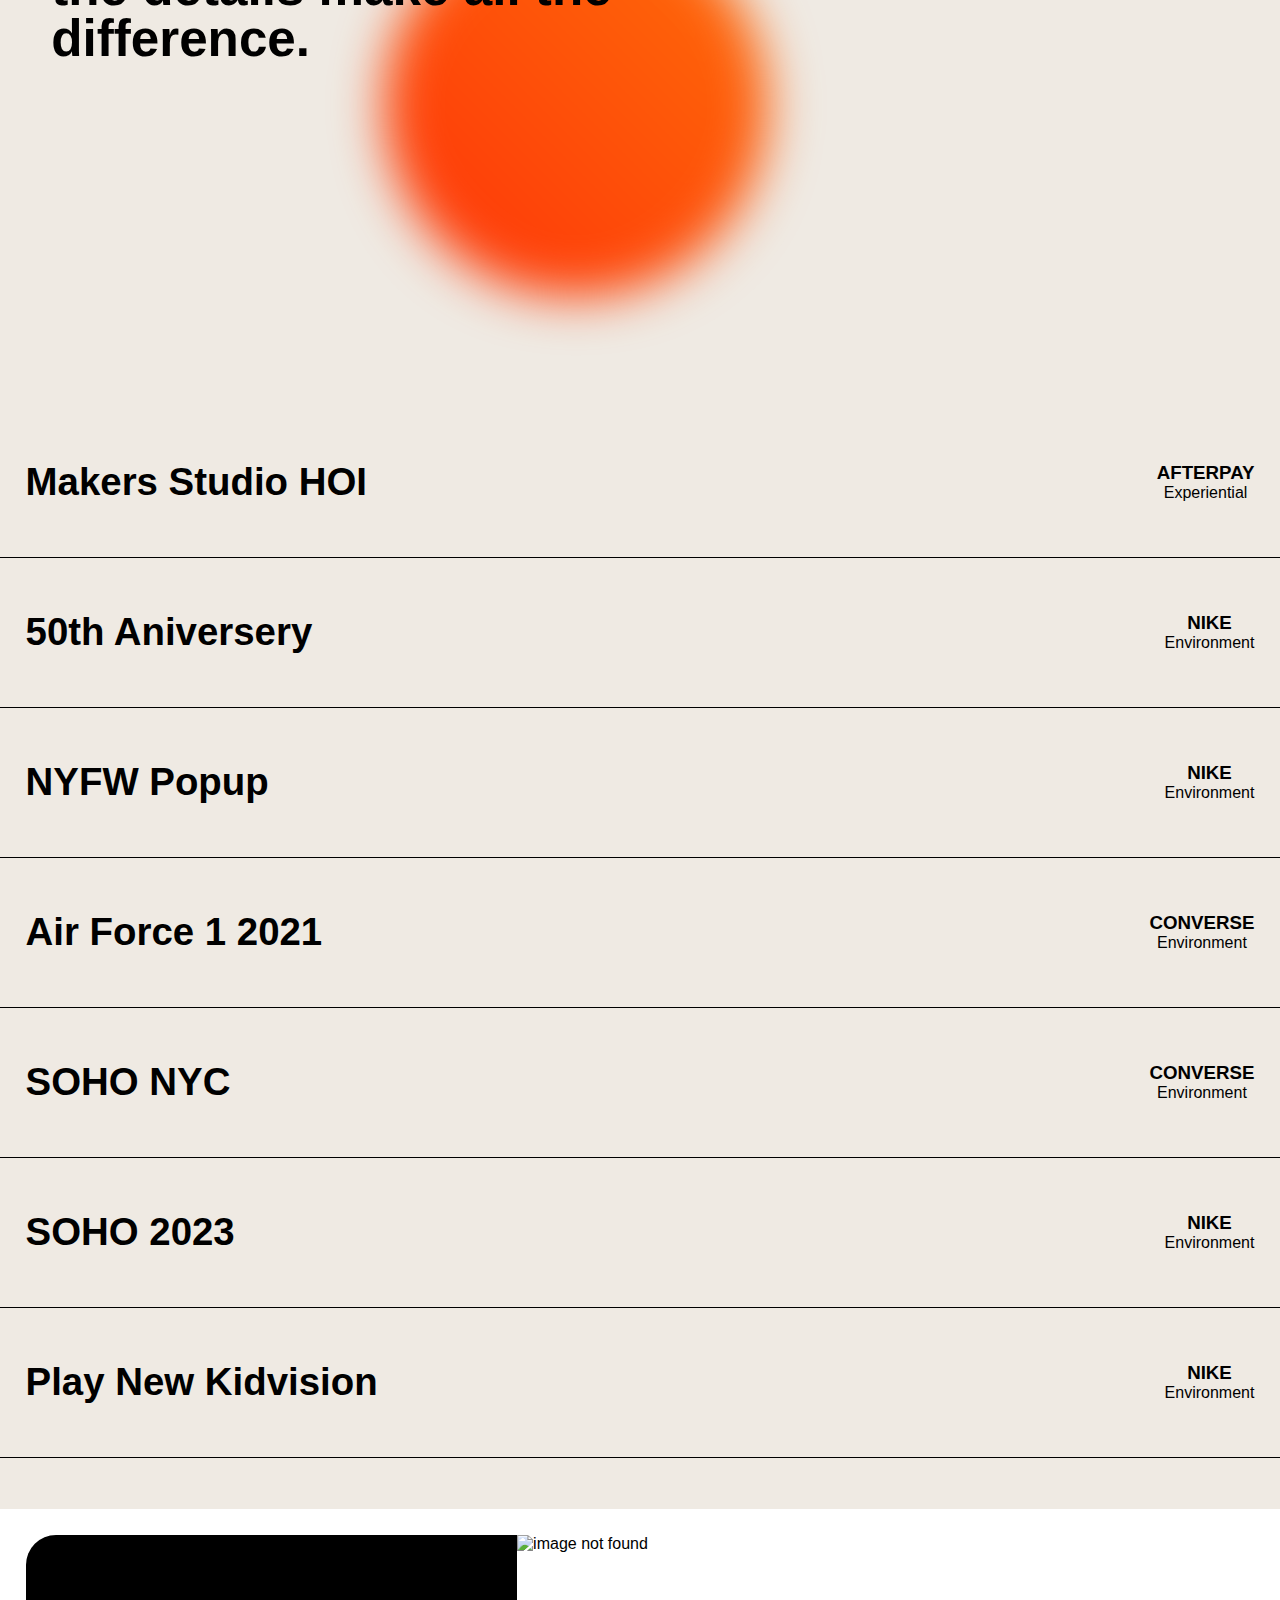
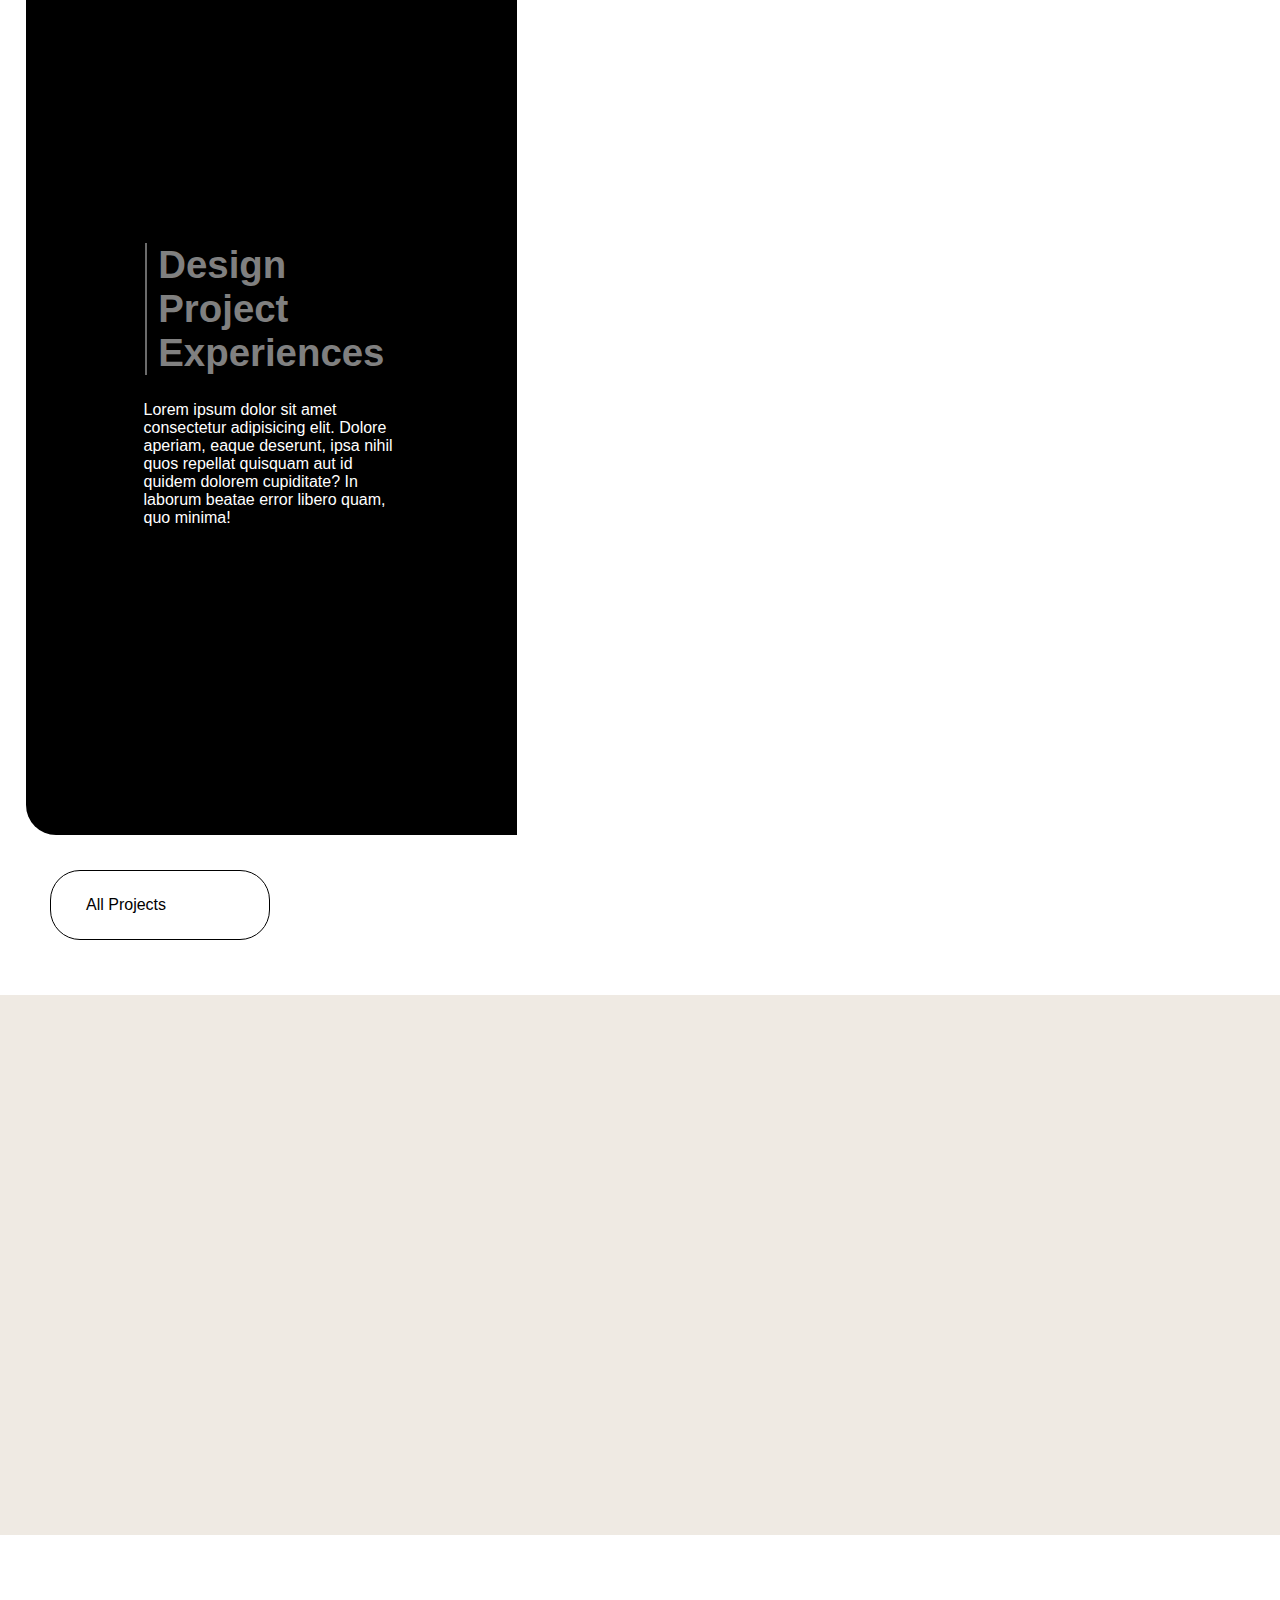
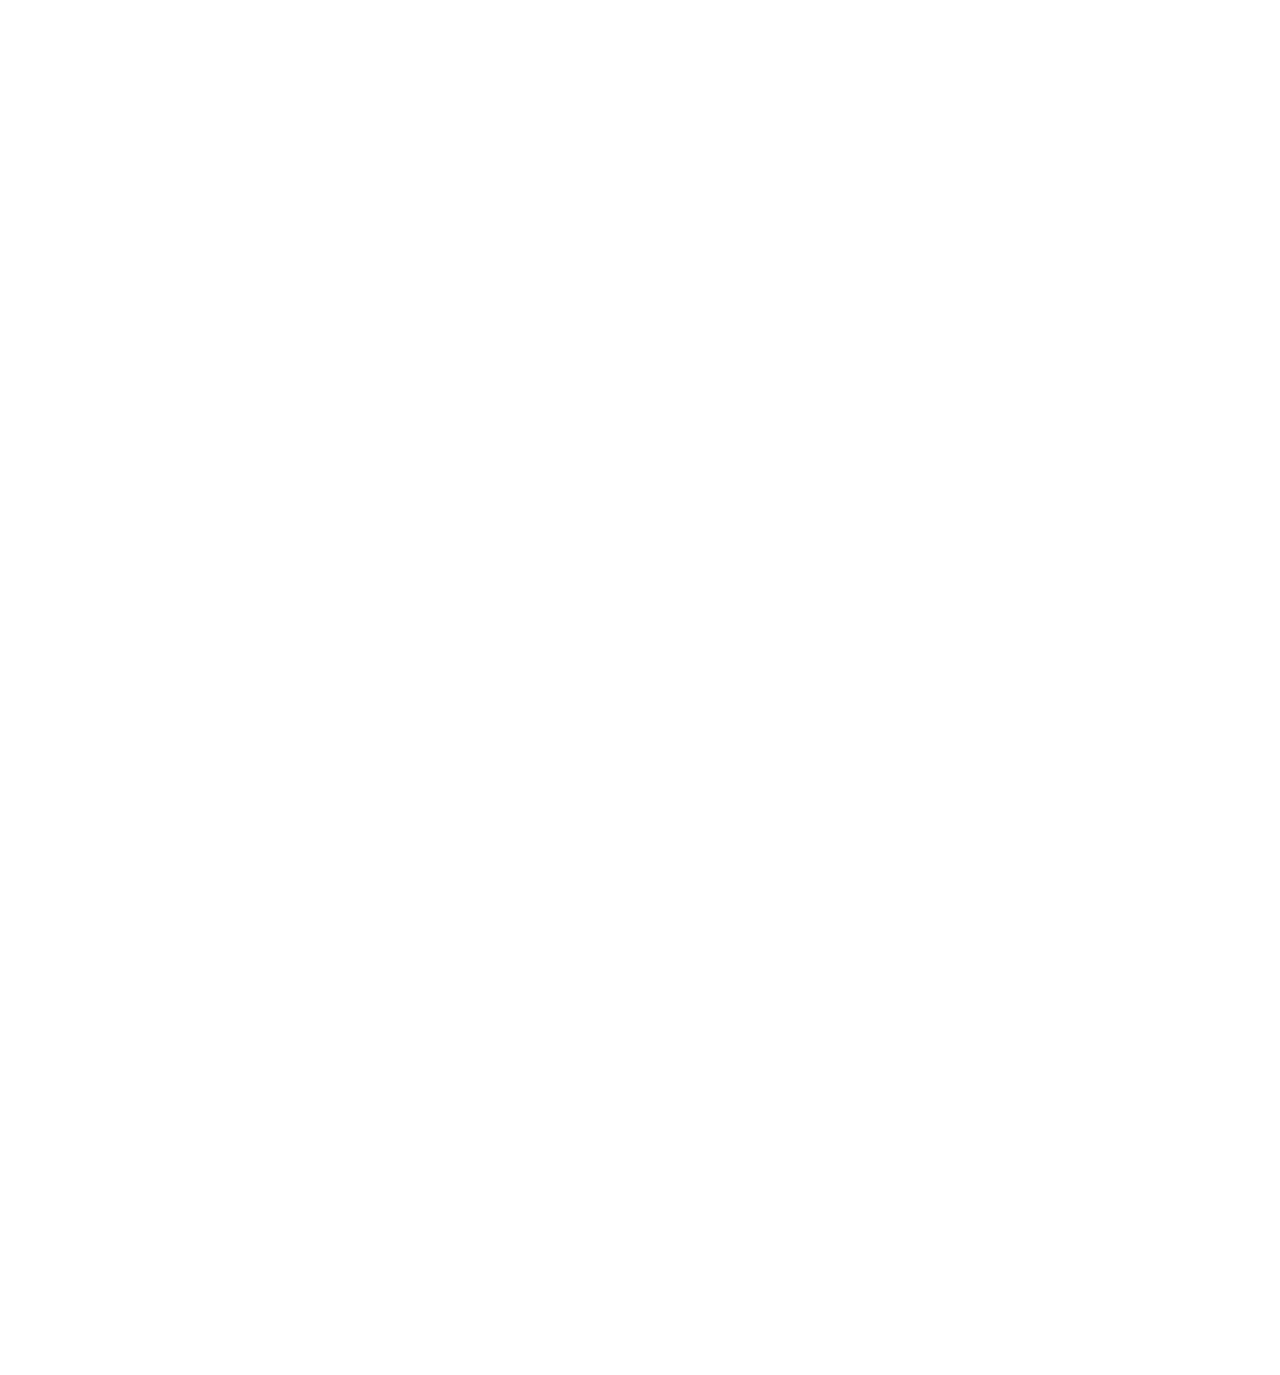
==== commit 79c33f1a: "added the updated project files" ====
--- a/index.html
+++ b/index.html
@@ -162,16 +162,47 @@
         </div>
            
          </div>
-         <div id="button">
+         <div id="button-parent"> <div id="button">
             <p>
                 All Projects
             </p>
             <i class="ri-arrow-right-line"></i>
-         </div>
+         </div></div>
+        
          <div id="page5"></div>
          <div id="page6"></div>
-        </div>
-    </div>
+          <div id="page7"></div>
+        </div>
+        
+       
+    </div>
+    <div id="footer">
+        <div id="baller-wrapper">
+             <div class="baller" id="ball1"></div>
+        <div class="baller" id="ball2"></div>
+        <div class="baller" id="ball3"></div>
+    </div>
+       
+        <div id="footer-child"> 
+            <div id="inside-footer">
+
+            <div id="left">Work <br> Studio <br> Contact</div>
+            <div id="right">
+                <p>Get industry insights and creative <br> inspiration straight  to your inbox</p>
+                <div id="right-mid">
+                    <p>Email Address</p>
+                    <i class="ri-arrow-right-line"></i>
+                </div>
+            </div>
+        </div>
+        <h1>Sundown</h1>
+    </div>
+       
+       
+    </div>
+   
+   
+  
     <script src="https://cdn.jsdelivr.net/npm/locomotive-scroll@3.5.4/dist/locomotive-scroll.js"></script>
     <script src="https://cdnjs.cloudflare.com/ajax/libs/gsap/3.12.7/gsap.min.js" integrity="sha512-f6bQMg6nkSRw/xfHw5BCbISe/dJjXrVGfz9BSDwhZtiErHwk7ifbmBEtF9vFW8UNIQPhV2uEFVyI/UHob9r7Cw==" crossorigin="anonymous" referrerpolicy="no-referrer"></script>
     <script src="https://cdnjs.cloudflare.com/ajax/libs/gsap/3.12.7/ScrollTrigger.min.js" integrity="sha512-AcqPGqrrAEtEwe+ADO5R8RbdFi7tuU7b/A2cJJH0Im0D18NRk5p5s4B3E5PMuO81KFw0ClN7J5SHVUJz7KOb0A==" crossorigin="anonymous" referrerpolicy="no-referrer"></script>
--- a/style.css
+++ b/style.css
@@ -170,6 +170,7 @@
 #page2{
      min-height: 100vh;
      width: 100%;
+     background-color: #EFEAE3;
      padding: 8vw 0;
      position: relative;
      /* background-color: red; */
@@ -194,6 +195,9 @@
 #moving-text h1{
       font-size: 9vw;
       display: inline-block;
+}
+#page-4-parent{
+     background-color: white;
 }
 #gola{
       height: 5vw;
@@ -268,6 +272,7 @@
 #page3{
       min-height: 100vh;
       width: 100%;
+      background-color: #EFEAE3;
       /* background-color: #EFE9E2; */
       padding: 4vw 0;
      
@@ -449,6 +454,11 @@
 #para3:hover::before{
 background-color: red;
 }
+#button-parent{
+      background-color: white;
+      padding: 10px;
+      padding-bottom: 5px;
+}
 #button{
       height: 70px;
       width: 220px;
@@ -480,5 +490,182 @@
 #page6{
       width: 100%;
       height: 60vh;
-
-}
+      background-color: white;
+
+}
+@media (max-width:1000px) {
+     .page4-child{
+           flex-direction: column;
+           align-items: center;
+     }
+     #page4-right{
+           width: 85%;
+           margin: 20px;
+           border-radius: 20px;
+     }
+     #page4-left{
+          width: 85%;
+          border-radius: 20px;
+          overflow: hidden;
+     }
+     #button{
+           margin-left: 25px;
+           background-color: white;
+     }
+
+}
+#page7{
+      width: 100%;
+      height: 100vh;
+}
+#main{
+    position: relative;
+    z-index: 10;
+    /* background-color: #EFEAE3; */
+}
+#footer{
+     position: fixed;
+     height: 100vh;
+     width: 100%;
+     z-index: 9;
+     bottom: 0; 
+     background-color: #000;
+     display: flex;
+    flex-direction: column    ;
+    justify-content: flex-end;
+
+     
+}
+#footer h1{
+      color: white;
+      font-size: 20vw;
+      border-bottom: 2px solid white;
+      margin-left: 20px;
+      margin-bottom: 30px;
+}
+#inside-footer {
+       display: flex;
+       justify-content: space-between;
+       /* border: 3px solid red; */
+       padding: 1vw 10vw;
+}
+#inside-footer  #left{
+      font-size: 4vw;
+      color: white;
+      font-weight: 700;
+}
+#inside-footer #right{
+       border-bottom: 2px solid red;
+       width: 400px;
+}
+
+#inside-footer #right p{
+      
+       color: white;
+       text-align: left; 
+       font-size: 20px;
+}
+#right #right-mid {
+     
+       display: flex;
+       justify-content: space-between;
+       align-items: center;
+       margin-top: 60px;
+       gap: 250;
+}
+#right #right-mid p{
+       color: gray;
+}
+
+#right-mid i{
+      color: white;
+      font-size: 40px;
+    font-weight: 400;
+}
+#footer-child{
+     position: fixed;
+     z-index: 99;
+      
+       width: 90%;
+       margin-left: 50px;
+}
+.baller{
+       height:20vw;
+      
+      
+      filter: blur(40px);
+      
+       width: 34vw;
+       background-color: red;
+}
+#baller-wrapper{
+       display: flex;
+       position: fixed;
+       z-index: 90;
+       top: 0;
+}
+#ball1{
+       animation-name: move1;
+       animation-timing-function: linear;
+       animation-iteration-count: infinite;
+       animation-direction: alternate;
+       animation-duration: 3s;
+}
+#ball2{
+      animation-name: move2;
+      animation-timing-function: linear;
+      animation-iteration-count: infinite;
+      animation-direction: alternate;
+      animation-duration: 3s;
+}
+#ball3{
+      animation-name: move3;
+      animation-timing-function: linear;
+      animation-iteration-count: infinite;
+      animation-direction: alternate;
+      animation-duration: 3s;
+}
+@keyframes move1 {
+      from{
+            transform: translate(20%,-20%) skew(0);
+      }
+      to{
+           filter:blur(30px);
+           transform: translate(-10%,10%) skew(-30deg);
+      }
+}
+@keyframes move3 {
+      from{
+            transform: translate(20%,-20%) skew(0);
+      }
+      to{
+           filter:blur(30px);
+           transform: translate(-10%,10%) skew(-30deg);
+      }
+}
+@keyframes move2 {
+      from{
+            transform: translate(20%,-20%) skew(0);
+      }
+      to{
+           filter:blur(30px);
+           transform: translate(-10%,10%) skew(-30deg);
+      }
+}
+@media (max-width:800px){
+       #inside-footer{
+             flex-direction: column;
+             gap: 20px;
+       }
+}
+
+@media (max-width:600px){
+      nav #nav-part2{
+            display: none;
+      }
+      #inside-footer  #left{
+             font-size: 10vw;
+      }
+}
+
+
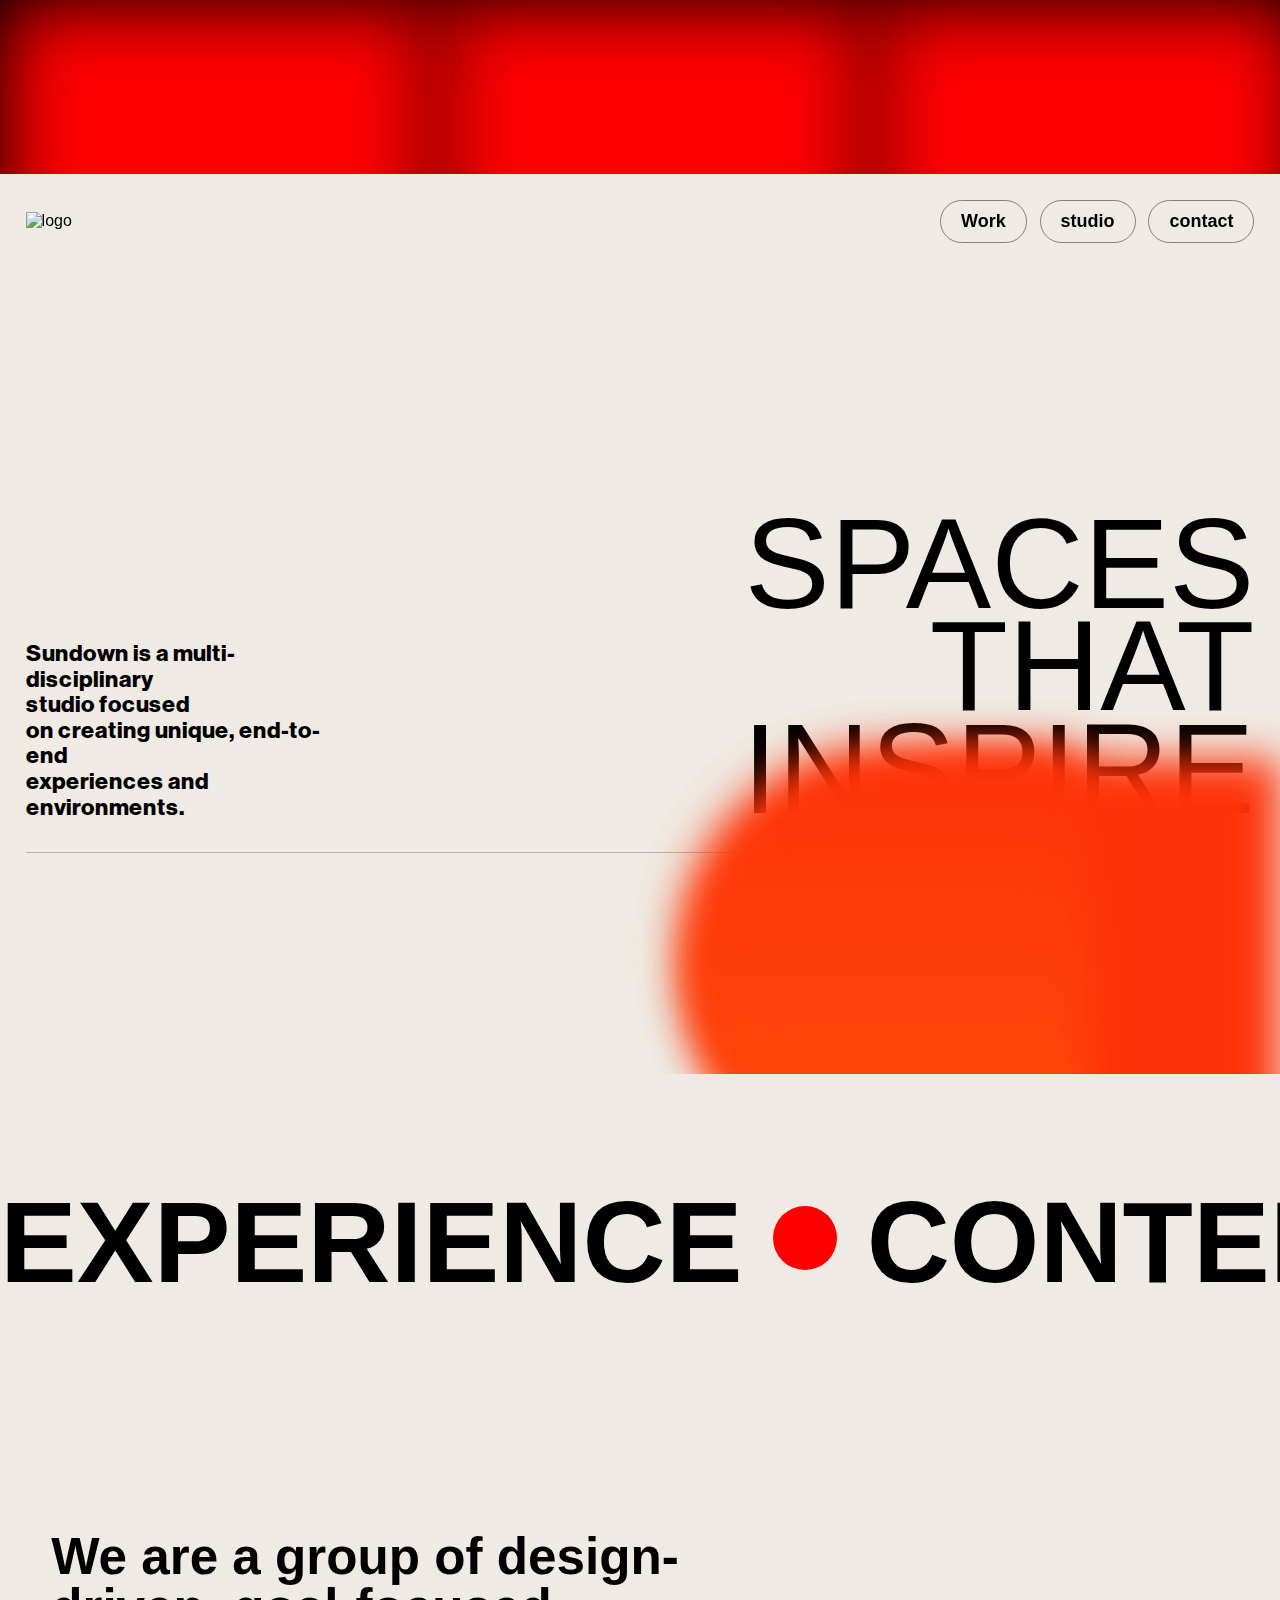
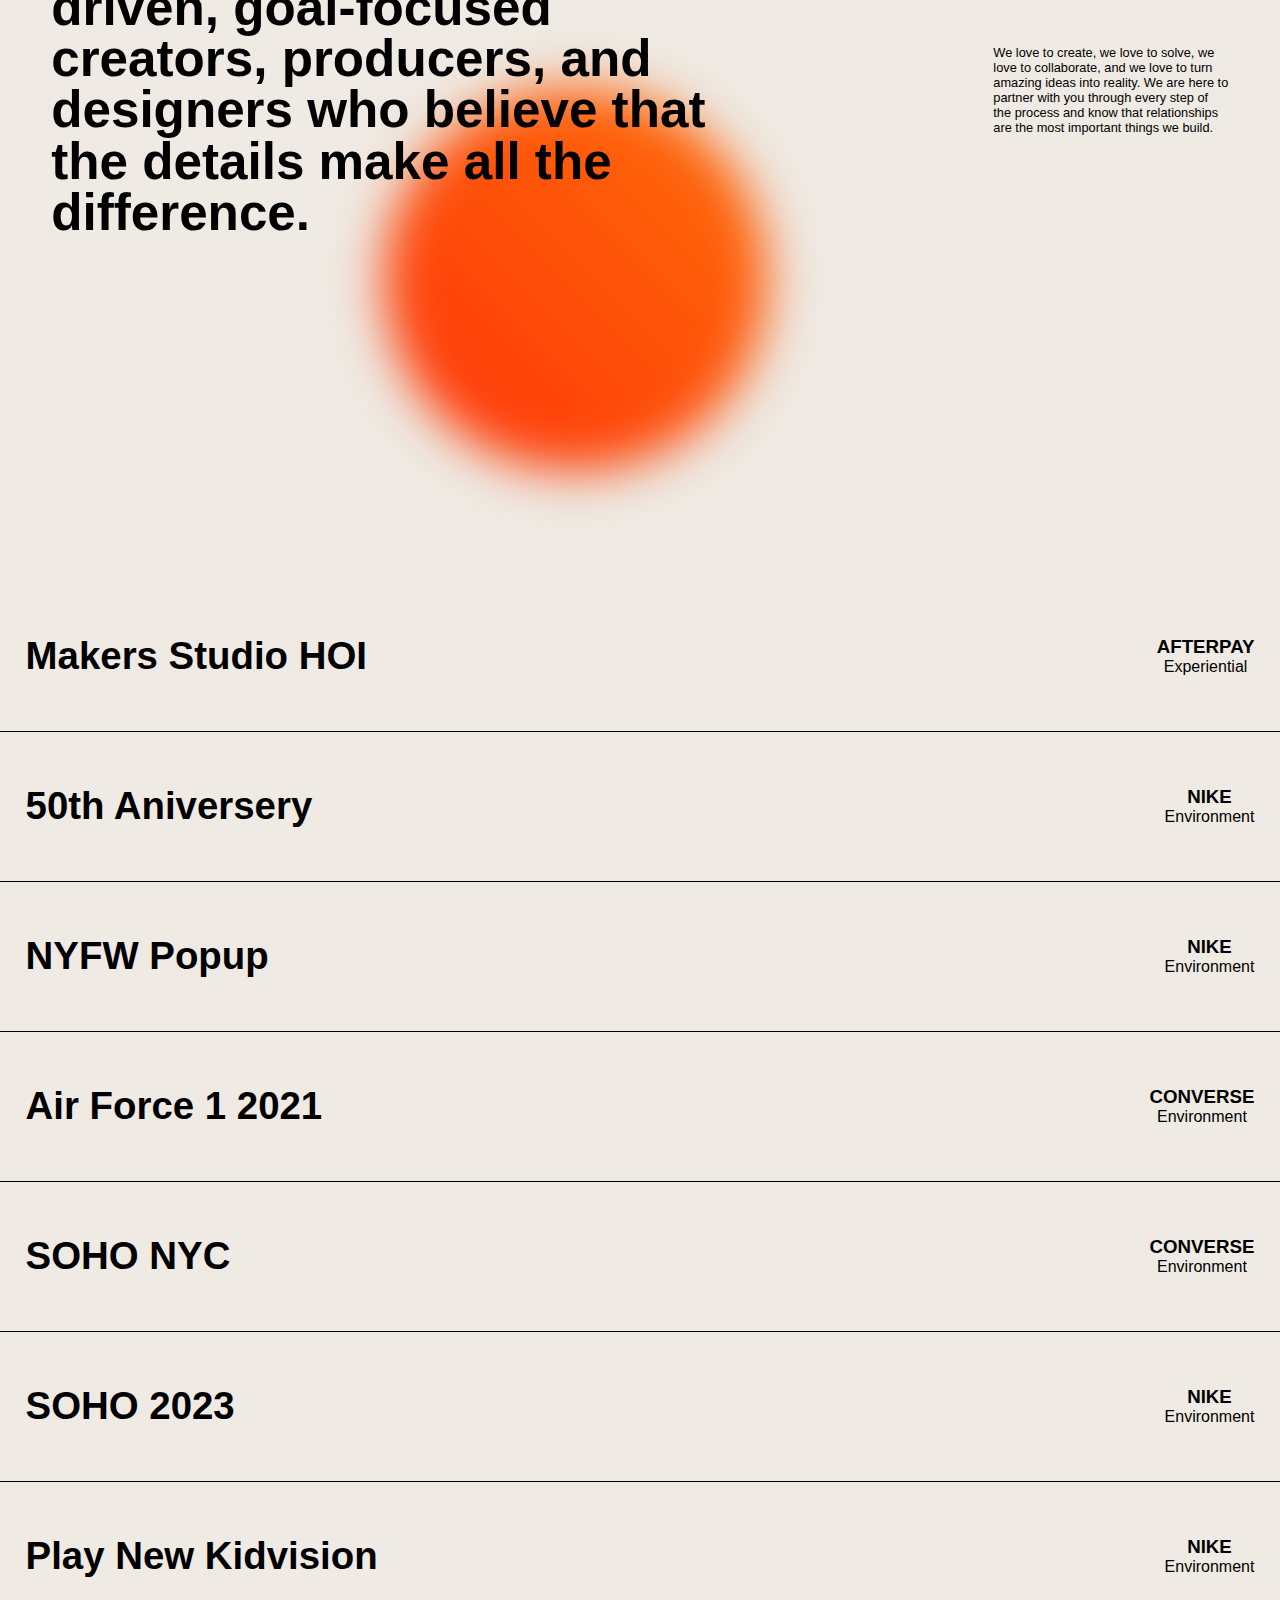
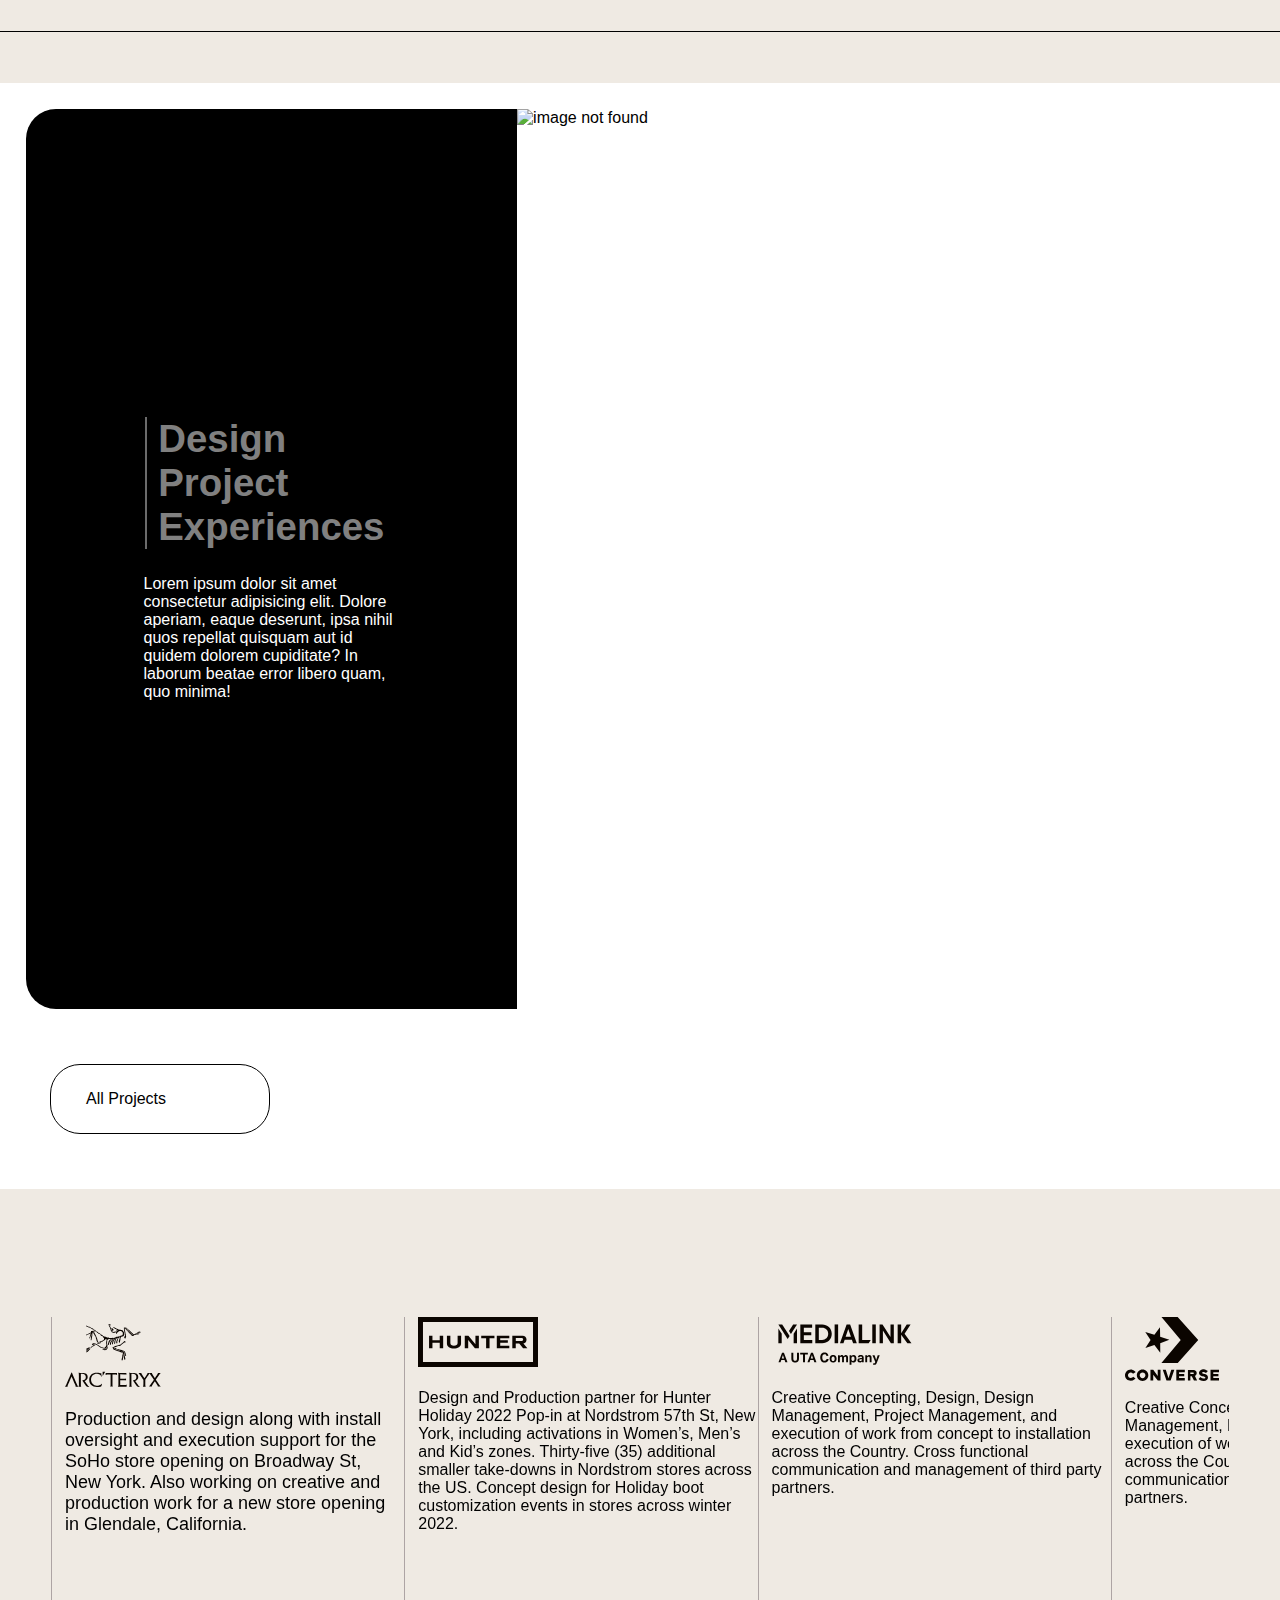
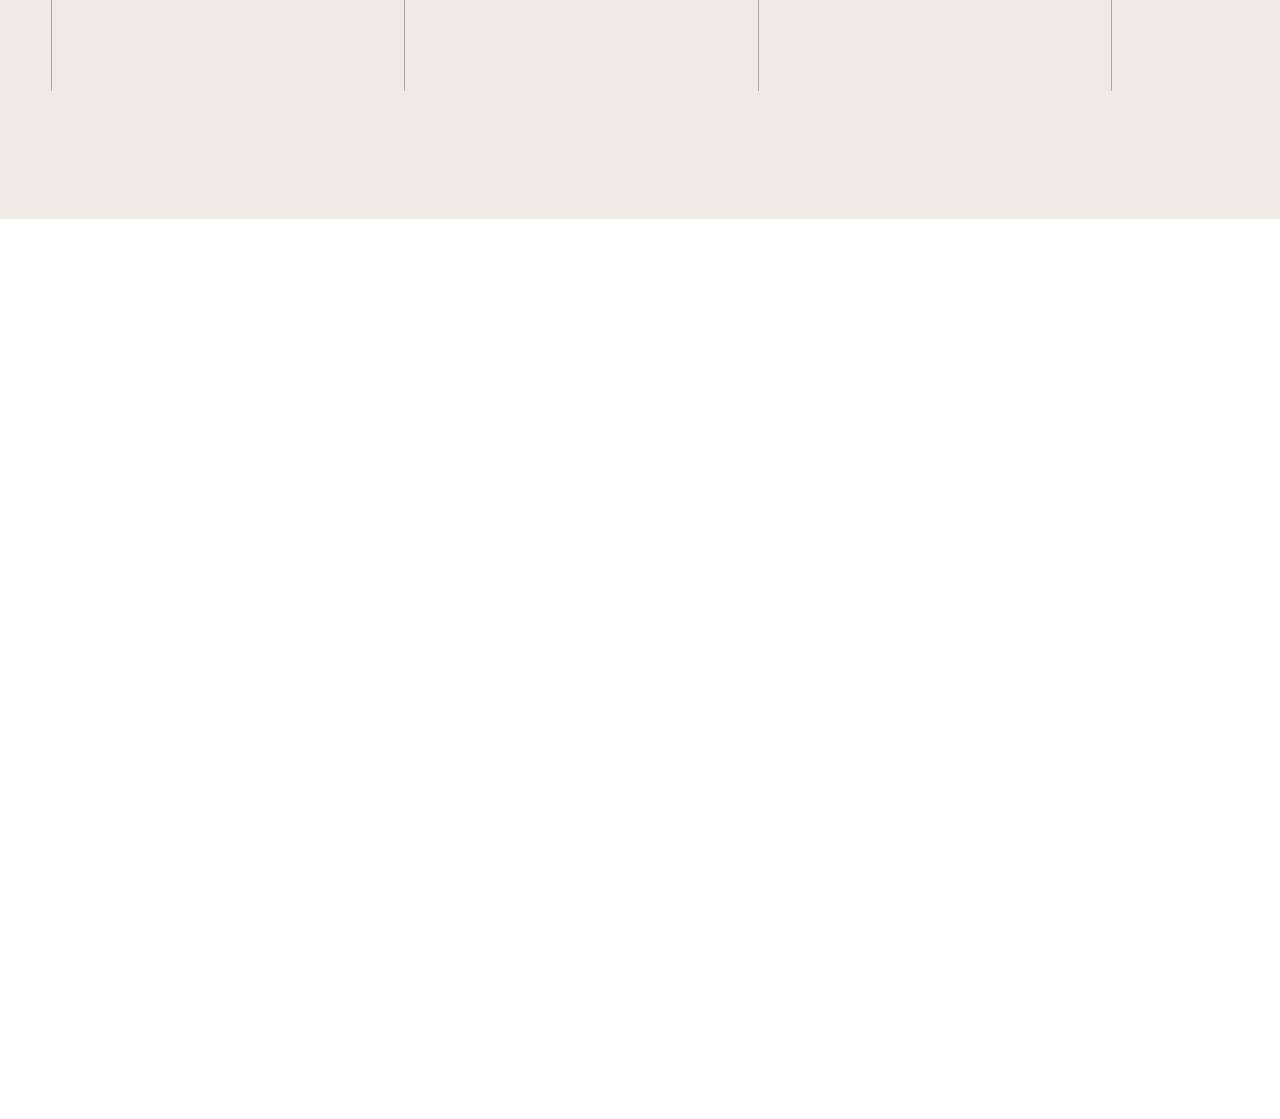
==== commit 235d7ecb: "added the new updated files of the project" ====
--- a/index.html
+++ b/index.html
@@ -4,6 +4,10 @@
     <meta charset="UTF-8">
     <meta name="viewport" content="width=device-width, initial-scale=1.0">
     <title>Sundown studio</title>
+    <link
+  rel="stylesheet"
+  href="https://cdn.jsdelivr.net/npm/swiper@11/swiper-bundle.min.css"
+/>
     <link
     href="https://cdn.jsdelivr.net/npm/remixicon@4.5.0/fonts/remixicon.css"
     rel="stylesheet"
@@ -14,6 +18,14 @@
 </head>
 <body>
     <div id="fixed-image"></div>
+    <div id="full-scr">
+        <p id="1" class="scr-items">Work</p>
+        <p id="2" class="scr-items">Space</p>
+        <p id="3" class="scr-items">Contact</p>
+        
+    </div> 
+   
+   
     <div id="main">
         <div id="page1">
            <nav>
@@ -23,16 +35,21 @@
                 <h4><a href="#">studio</a></h4>
                 <h4><a href="#">contact</a></h4>
             </div>
+            <div id="Menu">
+                <i id="close" class="ri-close-large-line"></i>
+                <i id="open" class="ri-menu-line"></i>
+                <span>Menu</span></div>
            </nav>
            <div id="center">
             <div id="left">
-                <h3>Sundown is a multi-disciplinary studio focused on creating unique, end-to-end experiences and environments.</h3>
+                <h3>Sundown is a multi-disciplinary <br> studio focused <br> on creating unique, end-to-end <br> experiences and environments.</h3>
             </div>
             <div id="right">
-                <h1>SPACES <br>
-                    THAT <br>
-                    INSPIRE
-                    </h1>
+               
+                    <p>SPACES <br>
+                  
+                        THAT <br>
+                        INSPIRE</p>
             </div>
            </div>
            <video autoplay loop muted src="video (1).mp4"></video>
@@ -70,12 +87,13 @@
             </div>
           </div>
           <div id="page2-bottom">
+            
             <h1>
                 We are a group of design-<br>driven, goal-focused <br> creators, producers, and <br> designers who believe that<br> the details make all the <br>difference.
             </h1>
                 <div id="bottom-part2">
                     <img src="https://assets-global.website-files.com/64d3dd9edfb41666c35b15b7/64d3dd9edfb41666c35b15d1_Holding_thumb-p-500.jpg" alt="">
-                    <p>We love to create, we love to solve, we love to collaborate, and we love to turn amazing ideas into reality. We’re here to partner with you through every step of the process and know that relationships are the most important things we build.</p>
+                    <p>We love to create, we love to solve, we love to collaborate, and we love to turn amazing ideas into reality. We are here to partner with you through every step of the process and know that relationships are the most important things we build.</p>
                 </div>
 
            
@@ -169,13 +187,128 @@
             <i class="ri-arrow-right-line"></i>
          </div></div>
         
-         <div id="page5"></div>
-         <div id="page6"></div>
+         <div id="page5"> <div class="swiper mySwiper">
+            <div class="swiper-wrapper">
+              <div id="swiper-slide1" class="swiper-slide"><svg xmlns="http://www.w3.org/2000/svg" width="160" height="68" viewBox="0 0 160 68" fill="none">
+                <g clip-path="url(#clip0_658_613)">
+                <path fill-rule="evenodd" clip-rule="evenodd" d="M26.268 23.6423C26.4259 23.5635 26.5832 23.4841 26.6624 23.4053C27.2146 23.2472 27.4511 22.5357 28.082 22.6151C28.6343 21.983 29.4231 21.9036 30.054 21.3504C30.054 21.2715 30.1332 21.1922 30.2905 21.0346C30.6849 20.7183 29.9748 20.4813 29.9748 20.4813C29.8169 20.2443 29.5012 20.4813 29.5012 20.4813C29.3433 20.5606 29.1854 20.7183 29.0276 20.7183C28.9489 21.0346 28.6332 21.0346 28.3967 21.1927C28.081 21.5085 27.6866 21.746 27.2922 21.983C26.9765 22.3781 26.5034 22.4575 26.1877 22.7732C26.1877 22.7732 25.7933 23.0102 25.6354 23.4053C25.6354 23.4053 24.8467 24.1168 25.872 23.7216L26.2664 23.6423H26.268Z" fill="#0B0500"/>
+                <path fill-rule="evenodd" clip-rule="evenodd" d="M25.3214 24.749C25.3214 24.8278 25.2427 24.8278 25.2427 24.8278V24.9072C24.6905 25.3023 24.3748 25.7768 24.0596 26.2507C23.6652 26.804 23.3495 27.3573 22.7186 27.7524C22.2455 27.7524 22.0085 28.2264 21.6141 28.3845C21.5354 28.3845 21.4562 28.2263 21.4562 28.1475C21.4562 28.1475 21.2197 27.6731 21.2984 27.2779C21.5349 27.1991 21.772 27.1198 21.9293 26.9616C22.1658 26.7247 22.4029 26.4877 22.6394 26.2502C23.4281 25.6181 24.1383 24.8278 24.8484 24.1957C24.8484 24.1957 25.4006 23.8794 25.3214 24.749Z" fill="#0B0500"/>
+                <path fill-rule="evenodd" clip-rule="evenodd" d="M25.1635 23.1685C24.2955 23.4848 23.2703 23.4848 22.6393 24.1169C22.3236 24.3538 21.7714 24.0381 21.6141 24.4332C21.6933 24.512 21.6141 24.6702 21.6141 24.7495H21.2983L21.3775 25.3816C22.1663 25.4609 22.5607 24.512 23.2708 24.4332L23.3495 24.512V24.749C23.2708 24.8278 23.1129 24.5908 22.9551 24.749C22.5607 25.1441 22.0871 25.4604 21.6141 25.6186C21.5354 25.6974 21.5354 25.9343 21.3775 25.9343L21.2983 26.8039C21.6927 26.8833 22.0084 26.567 22.3236 26.2507C22.4028 26.1718 22.4815 26.1718 22.5601 26.0925C23.2703 25.3022 24.2955 24.6702 24.8478 23.7217C24.8478 23.7217 25.0849 23.8799 25.1635 23.1685Z" fill="#0B0500"/>
+                <path fill-rule="evenodd" clip-rule="evenodd" d="M42.7544 23.0102C42.8331 24.1167 42.36 24.907 41.5713 25.776C40.8612 25.9342 40.0724 26.4875 39.2836 26.013C38.8101 25.7761 38.1791 26.0918 37.864 25.5385C37.7061 25.4597 37.4696 25.4597 37.3904 25.3016C37.469 25.0646 37.7848 24.9853 37.9426 24.8271C38.8893 24.9853 39.9937 25.6967 40.7825 24.9064C41.0982 24.7483 41.6505 24.6695 41.6505 24.195C41.7297 23.8787 41.7297 23.5629 42.0449 23.4048C42.2814 23.4048 42.36 23.0096 42.4392 22.7727C42.4392 22.7727 42.4393 21.9031 42.755 22.0612C42.755 22.0612 42.9915 22.3775 42.755 22.6145V23.0096L42.7544 23.0102Z" fill="#0B0500"/>
+                <path fill-rule="evenodd" clip-rule="evenodd" d="M36.1281 18.6632C35.8124 18.9002 35.4972 19.1377 35.418 19.2953C34.2349 19.6905 32.9725 19.9274 31.8686 19.3741C31.7107 19.1372 32.1051 19.0578 31.8686 18.742C31.9472 18.6627 32.0264 18.5839 32.1837 18.6627C32.3416 19.0578 32.8146 18.8209 33.1304 18.8997C33.6034 19.0578 33.9983 18.7415 34.3927 18.8203C34.7084 18.6621 34.8663 18.6621 35.1815 18.504H35.3393C35.3393 18.504 36.286 17.8719 36.1281 18.6621V18.6632Z" fill="#0B0500"/>
+                <path fill-rule="evenodd" clip-rule="evenodd" d="M60.1085 17.1623C59.5562 16.6878 59.1619 17.3205 59.1619 17.3205C59.004 17.4786 58.8461 17.6362 58.7675 17.7944C58.0574 18.1107 57.7422 19.0591 57.0321 19.3749C56.6377 19.77 56.0855 20.0863 55.6124 20.5603C54.6658 20.8766 53.4826 20.9554 52.536 21.4299C51.8259 21.6669 51.0371 21.825 50.3276 22.062C49.4596 22.6941 48.4343 22.8522 47.6456 23.4055C47.4877 23.5637 47.1725 23.6425 47.2512 23.88C47.3304 24.117 47.6456 23.9588 47.8034 24.0381C47.9613 24.1963 48.3557 24.117 48.3557 24.4333C48.1191 24.5914 47.7248 24.5914 47.8034 24.9078C48.1191 25.1447 48.5135 25.3029 48.8287 25.461C49.3023 25.7774 49.854 26.0931 50.3276 26.2513C51.1955 26.6464 52.1416 26.9627 53.0096 27.3579C53.7197 27.516 54.5085 27.5948 55.1394 27.9111C55.9281 28.1481 56.7961 28.4644 57.6635 28.6226C58.2158 28.8595 57.7422 29.334 57.8214 29.7292C57.8214 29.9661 57.5849 30.2036 57.6635 30.4406C57.2691 31.0727 57.2691 31.8629 57.2691 32.6537C57.1113 32.7325 57.1905 32.8907 57.2691 33.0489C57.1113 33.444 56.954 33.9185 56.8748 34.3924C56.7961 34.3924 56.7961 34.4712 56.7169 34.4712C56.6382 35.1826 56.6382 35.6566 56.559 36.2887C56.9534 36.4468 57.427 36.368 57.8214 36.2099C57.5849 35.7354 57.9793 35.3403 57.9006 34.7875C58.0585 34.5506 57.9793 34.2342 58.0585 33.9179C58.4528 32.7325 58.4528 31.4678 58.532 30.2036C58.532 30.0455 58.3742 29.8873 58.6107 29.7292L58.7686 29.808C58.6894 30.2824 58.8472 30.7564 58.7686 31.1515C59.0051 32.0211 58.7686 32.969 58.9264 33.9174C59.4787 34.2337 58.6899 34.8658 59.3208 35.1821C59.2422 35.4191 59.3995 35.6566 59.5573 35.7354C59.7939 35.8147 60.1096 35.6566 60.4253 35.3403C60.5045 34.4706 60.0309 33.9179 60.0309 33.1271C59.7944 32.5738 59.9523 32.0999 59.6365 31.6254C59.6365 31.1509 59.4 30.677 59.4 30.2031C59.1635 30.0449 59.2422 29.571 59.2422 29.3335C59.163 28.859 59.2422 28.1481 58.6113 27.9111C57.586 27.8318 56.5601 27.3579 55.5348 27.1209C54.9039 26.9627 54.2725 26.647 53.6416 26.4888C53.4051 26.4094 53.168 26.3306 52.9315 26.2518C52.3792 26.0937 51.7483 26.0149 51.1961 25.6985C51.1169 25.6197 50.9596 25.6197 50.8017 25.5404C50.8017 25.5404 50.723 25.5404 50.723 25.4616C50.4865 25.3822 49.1455 24.9871 48.9877 24.8295C48.7511 24.4344 49.1455 24.4344 49.1455 24.4344C49.2242 24.4344 50.3287 24.9877 50.4079 24.9877C50.6444 24.9877 50.7236 25.1458 50.8815 25.1458C51.118 25.2246 51.2758 25.304 51.5124 25.304C52.3011 25.7784 53.1691 26.0154 53.9579 26.2524C54.1944 26.3317 54.5101 26.4105 54.7466 26.4893C54.8253 26.6475 55.0624 26.6475 55.2202 26.7263C55.6933 26.8845 56.3247 26.8845 56.7977 27.2008C57.1129 27.0426 57.35 27.4378 57.5865 27.4378C58.1388 27.7541 58.7697 27.5166 59.2432 27.9122C59.6376 28.5443 59.4798 29.3346 59.7955 30.046C59.559 30.5205 60.3477 30.7575 60.032 31.2314C60.1899 31.5472 60.3477 31.9428 60.6629 32.0216C60.8994 32.1004 61.0573 32.0216 61.2152 31.8635C61.2152 31.4684 60.9786 31.2314 60.8994 30.9151C60.9781 30.3618 60.5051 29.8879 60.5837 29.3346C60.5051 29.0183 60.4258 28.5443 60.1101 28.228C59.8736 27.9122 59.4792 27.5166 59.7157 27.0426C59.6371 26.8845 59.4 27.0426 59.2427 26.9633C58.8483 26.7263 58.2961 26.6475 57.8225 26.5682C57.4281 26.3312 57.0337 26.173 56.5601 26.0149C56.0871 25.9355 55.6135 25.8567 55.2191 25.7779V25.6985C54.7455 25.9355 54.3512 25.3034 53.8781 25.2241C53.5624 24.9871 53.0101 25.2241 52.695 24.9083C52.3792 24.9083 52.0641 24.8289 51.827 24.6713C51.5113 24.6713 50.959 24.7507 50.8017 24.355C50.4865 24.1969 50.0916 24.1969 49.7764 24.118C49.6186 24.118 49.5399 24.0392 49.4607 24.0392C49.4607 23.9599 49.3028 23.9599 49.2242 23.9599C48.9877 23.9599 48.6719 23.8017 48.7511 23.7229C48.8298 23.6436 49.382 23.486 49.4612 23.486C49.5404 23.486 49.6191 23.4066 49.6978 23.4066C50.8023 22.9321 51.9854 22.6164 53.0899 22.0631C53.8787 22.1424 54.6674 21.7473 55.4562 21.7473C56.4028 21.1152 57.1124 20.0086 58.0596 19.6135C58.5331 19.2184 58.8483 18.27 59.4792 18.5863C59.7157 18.5069 59.8736 18.6651 60.1101 18.6651C60.268 18.4281 60.5837 18.1906 60.5045 17.8749C60.5832 17.6379 60.1101 17.1634 60.1101 17.1634L60.1085 17.1623ZM58.8461 4.43842C58.9253 4.43842 58.9253 4.51777 58.9253 4.67538C58.9253 5.62379 59.004 6.72981 59.3197 7.67877C59.6354 8.9435 59.872 10.1289 60.1877 11.4724C60.2663 12.0257 59.3197 12.1045 59.5568 12.6578C59.636 13.2111 59.3203 13.3692 59.0045 13.7643C59.0045 13.7643 59.3203 13.9225 59.4781 14.0807C59.4781 14.0807 59.7146 14.634 60.3461 14.397C60.3461 14.397 60.8983 14.2388 60.8197 13.7649C60.8197 13.3698 60.8983 12.8953 61.1349 12.5795C60.977 12.2632 61.2141 11.8681 60.977 11.5523C61.0562 10.8409 60.6618 10.2088 60.504 9.49733C60.504 9.02285 60.2674 8.62773 60.3461 8.2326C60.0304 7.04723 59.7939 5.94066 59.636 4.67648L59.7939 4.43951C60.1882 4.3607 60.2669 4.91399 60.5826 4.99279C60.7405 5.54608 61.3714 5.78304 61.6079 6.25752C62.5545 7.12713 63.3433 7.99618 64.0534 8.94459C65.0787 9.893 66.0253 10.6833 66.8141 11.7898C67.1293 12.0268 67.5242 11.7898 67.8394 12.0268C68.3124 11.711 69.259 11.948 69.1804 11.0784C69.2596 10.9202 69.4169 10.9202 69.5748 10.9202C69.9692 11.1572 70.4427 10.9202 70.8371 10.7621C71.8624 10.7621 72.8877 10.5251 73.8349 10.2881C74.0714 10.2881 74.15 10.13 74.0714 9.893C73.9927 9.73484 73.9135 9.65603 73.677 9.65603C72.7304 9.893 71.7051 10.2881 70.6006 10.2093L70.5219 10.1305C70.6006 9.81419 71.0742 10.0512 71.3107 9.8142C71.863 9.8142 72.7304 9.65604 73.3618 9.41907C73.8354 8.94459 74.545 9.73484 74.7815 8.94459C74.9394 8.62827 75.9646 8.62827 75.4916 8.15434C75.1759 8.07554 74.8607 7.99618 74.7028 8.39131C74.0719 8.23315 73.7562 8.86579 73.1253 8.86579C73.1253 8.86579 73.0461 8.78643 73.0461 8.70763C73.7562 8.3125 74.6236 8.15434 75.3337 7.60106C75.4129 7.52225 75.3337 7.36409 75.1759 7.36409C74.0714 7.68041 73.1253 8.23369 72.0995 8.62882C71.7837 8.78698 71.5472 9.1821 71.1528 9.1821C70.6006 9.49842 69.891 9.57723 69.4175 10.1305C69.1017 10.2093 68.8652 10.0512 68.6287 10.2093C68.313 10.0512 67.9978 9.81419 67.8399 9.49788C66.8146 8.39131 65.4736 7.4429 64.3691 6.25752C63.4225 5.54608 62.3972 4.83518 61.6085 3.88677L60.9776 3.41284C60.8197 3.41284 60.5045 3.41284 60.3466 3.64981V3.72861H59.8731C59.7944 3.64981 59.7152 3.64981 59.6365 3.57045C59.6365 3.57045 59.4 3.64981 59.1629 3.57045C59.1629 3.57045 58.7686 3.41229 58.9264 3.88677C58.9264 3.88677 59.0051 4.20309 58.8472 4.44006L58.8461 4.43842ZM67.5231 10.9191C67.2866 10.9985 67.3652 10.761 67.2074 10.6822C66.4973 10.2077 65.945 9.41798 65.3933 8.86469C65.0776 8.62773 64.8411 8.2326 64.4467 7.99509C63.4214 7.20484 62.5534 6.01892 61.6068 5.22921C61.3703 4.91289 61.0546 4.51777 60.7388 4.2808C60.6602 4.202 60.7388 4.04384 60.818 3.96503C60.9759 3.96503 61.2124 4.04384 61.1332 4.202C61.922 5.30857 63.0265 5.70369 63.9731 7.12603C64.2096 7.12603 64.131 7.20484 64.2096 7.363C65.3141 8.46957 66.5759 9.57613 67.7591 10.6822C67.7591 10.8403 67.6018 10.8403 67.5231 10.9191Z" fill="#0B0500"/>
+                <path fill-rule="evenodd" clip-rule="evenodd" d="M49.1438 7.75735C49.6174 7.59919 50.327 7.04591 50.7214 7.67855L50.8 7.59919C50.9579 7.59919 50.9579 7.83616 51.0366 7.91551C51.1152 7.99487 51.1152 7.83671 51.1944 7.83671C51.1944 7.52039 51.4309 7.36223 51.6675 7.12526C52.0618 6.9671 52.4562 6.73014 52.9298 6.65078C52.8506 6.41382 52.7719 6.33447 52.6141 6.25566C52.6141 6.33447 52.4562 6.41382 52.4562 6.41382C51.9826 6.49263 51.8253 7.04591 51.3517 6.9671L51.2725 6.73014C51.7461 6.41437 51.9034 5.93989 52.0613 5.54476C51.9034 5.22844 51.5091 5.54476 51.2725 5.46541C51.036 5.14909 50.6416 5.07028 50.168 5.14909C49.7737 4.67516 49.3793 4.04252 48.7484 4.04252C48.5119 3.80556 48.354 3.56804 48.354 3.25227C48.5119 2.85715 48.827 3.33108 49.0641 3.33108C50.3264 3.7262 51.4304 4.91158 52.8506 4.99093C53.0871 5.54422 53.7186 5.46486 54.1916 5.54422C54.5073 5.93934 55.0596 5.78118 55.5326 5.78118C56.1635 6.0975 56.9528 5.93934 57.5838 6.17631C57.7416 6.33447 57.7416 6.8084 58.0573 6.65078C58.2152 7.20407 58.6096 7.52039 58.7674 7.99432C59.3197 8.38944 59.0832 9.10089 59.1618 9.65363C59.241 9.96994 59.0832 10.2857 59.3983 10.602C59.3983 11.1553 59.0832 11.7086 58.5309 12.0244C58.2944 12.5777 57.5056 12.3407 57.0321 12.5777C56.6377 12.8934 56.2433 12.9728 55.9276 13.3679C55.691 13.8424 55.2967 14.3951 55.454 14.9484C55.454 15.3435 55.3753 15.6599 55.2961 15.9756C55.2175 16.4501 55.0596 16.8452 55.0596 17.3192C54.9017 17.7931 55.0596 18.5045 54.4287 18.6627C54.2708 18.5839 54.0343 18.5839 54.113 18.3464C53.7978 18.1882 54.113 17.7931 53.7978 17.6349L53.9556 16.6077C54.0348 16.3708 54.1135 16.2126 54.1922 15.9756C54.4287 15.106 54.5079 14.1582 55.1388 13.4467C55.1388 13.2098 54.9023 13.2098 54.7444 13.2098L53.4034 14.237C53.009 14.7114 52.9304 15.3435 52.8512 15.9756C52.6933 16.5289 52.6146 17.0028 52.2203 17.398C52.141 18.0301 52.5354 18.7415 52.2203 19.2948C51.9837 19.3736 51.668 19.6111 51.4315 19.3736C50.9579 18.3464 51.3528 17.161 51.7472 16.2914C51.8259 16.212 51.9051 16.0544 51.9837 15.9751C52.2995 15.343 52.2995 14.3946 53.0882 14.0783C53.0882 13.9995 53.0882 13.8413 53.0096 13.7619L52.4573 14.0783C52.2208 14.2364 51.9837 14.1576 51.7472 14.3152C51.4315 14.8685 51.0371 15.3424 50.8792 15.9751C50.1691 16.9235 50.4057 18.4252 50.0905 19.6106L49.7753 19.9263C49.6174 20.0057 49.3809 20.0057 49.3017 19.8475C49.0652 19.1361 49.3804 18.4252 49.3804 17.7137C49.4596 17.1605 49.5382 16.6072 49.9326 16.212V15.9751C50.0113 15.4218 50.6427 15.0267 50.9579 14.5527L50.8792 14.3158C50.6427 14.3158 50.6427 14.5527 50.4849 14.7109C50.0113 15.0272 49.6961 15.5011 49.3804 15.9756C49.2225 16.2126 49.0652 16.4501 48.9073 16.6077C48.4337 17.2398 48.3551 17.9513 48.1186 18.6627C47.8028 19.216 48.1978 19.9274 47.7242 20.3225C47.4877 20.4014 47.2506 20.4014 47.0141 20.3225C46.8562 20.0062 47.0141 19.6111 47.0927 19.3741C47.2506 18.8209 47.1719 18.1094 47.2506 17.6355C47.5663 17.0822 47.9607 16.5289 48.4337 15.9762C48.6703 15.7392 48.9073 15.5017 49.1438 15.2647V14.9484C48.9073 14.8696 48.7495 15.1066 48.5916 15.2647C48.4337 15.5017 48.1972 15.7392 48.0394 15.9762C46.9349 17.2404 45.7517 18.5844 46.0669 20.4807C45.8304 20.7177 45.5146 20.7177 45.2781 20.797C44.9624 20.7182 44.9624 20.3231 44.8837 20.0856C45.1995 19.2953 44.9624 18.2681 45.7517 17.7148C45.6725 17.0034 46.4618 16.7664 46.6983 16.2131C46.8562 16.2131 46.8562 16.055 47.0141 15.9762C47.0141 15.9762 47.0927 15.8968 47.1719 15.9762C47.1719 15.6599 47.3298 15.4229 47.4085 15.1859C47.3298 15.1071 47.3298 14.949 47.1719 15.0278C46.7776 15.2647 46.3832 15.581 45.9888 15.9762C45.1208 16.9246 44.4899 18.1888 44.1747 19.3747C44.0169 19.8492 44.0169 20.4813 43.7011 20.8764C43.3854 20.8764 43.0702 20.8764 42.9124 20.7182C42.7545 19.6117 43.3068 18.8214 43.6225 17.873C43.7803 17.636 43.5433 17.2409 43.7804 17.0827C44.1747 16.6876 44.4113 16.3713 44.6483 15.9762C44.964 15.6599 45.5949 15.7392 45.6736 15.2647C45.6736 14.7903 44.8848 15.0278 44.8848 15.0278C44.727 15.1859 44.3326 15.1066 44.3326 15.1066C44.1747 15.0278 44.0169 15.1066 44.0169 15.1066C43.7803 15.3435 43.1489 15.4229 42.8337 15.5017C42.7551 15.581 42.6759 15.6599 42.4393 15.9762C42.2028 16.3713 41.9658 16.8458 42.2028 17.3197C42.1242 17.9518 42.045 18.5051 42.045 19.1372C42.2028 19.5323 42.2815 20.0856 42.2815 20.5595V21.1128L42.6759 21.271C42.6759 21.271 42.4393 21.4291 42.3601 21.8242C42.1236 22.1406 42.045 22.6145 41.8871 22.9308C41.6506 23.1678 41.4927 23.4841 41.4135 23.8004C41.4135 24.5119 40.5455 24.5119 40.0725 24.7488C39.2837 24.5907 38.5736 24.5907 37.8641 24.3537C37.4697 23.9586 36.9174 24.0379 36.4444 23.8004C35.4978 23.7216 34.7877 22.9308 33.9989 22.4569C33.2888 22.0618 32.5792 21.6666 31.8691 21.1133C31.6326 20.9552 31.3169 20.8764 31.0011 20.797H30.9219C30.4484 19.8486 29.5809 20.0856 29.5809 20.0856C29.5017 20.1649 29.4231 20.1649 29.3444 20.2437C28.7922 20.7182 28.0821 20.8758 27.3725 21.1133C27.2146 21.1927 26.9781 21.2715 26.8202 21.0345C26.8989 20.4813 27.3725 20.0073 27.609 19.454C29.0287 18.9008 30.5276 19.6122 31.7899 20.2443C32.3422 20.6394 32.8944 21.1139 33.5253 21.2715C34.3933 21.8248 35.2607 22.5357 36.2073 23.0102C36.7596 23.0102 37.2326 23.2471 37.7062 23.4846C38.1006 23.6428 38.6528 23.5634 39.1259 23.8004C39.3624 23.8004 39.6781 23.9586 39.836 23.6423C40.2304 22.9308 41.177 22.6938 41.0983 21.7454C41.8871 20.797 41.0197 19.6905 41.0983 18.5844C41.3348 18.3475 41.3348 17.873 41.2562 17.5572C41.4141 17.0039 41.4927 16.53 41.6506 15.9767C41.7298 15.8186 42.2028 15.4234 42.045 15.1865C41.5714 14.9495 41.3348 15.9767 40.9405 15.8186C40.5461 15.6604 41.177 15.3441 40.7826 15.1071C40.7826 15.1071 40.1517 15.7392 39.836 15.9767C39.7573 16.0555 39.7573 16.1349 39.7573 16.1349H39.4416C38.968 16.6882 38.2584 16.6882 37.8641 17.3996C37.5483 17.3996 37.3118 17.4784 37.0753 17.6366C36.7596 17.8735 35.9708 17.8735 35.9708 17.8735C35.4972 17.8735 35.182 18.1893 35.182 18.1893C34.9455 18.2687 34.709 18.3475 34.3933 18.3475C33.841 18.7426 33.1309 18.5056 32.5 18.5056C32.1843 18.5056 32.4214 17.9523 32.0264 17.8735C31.7899 17.2414 31.5534 16.6088 31.3955 15.9767C31.3163 15.6604 31.3163 15.4234 31.2377 15.1071C30.6068 14.2375 31.0798 12.9733 30.291 12.1831C29.9753 12.1043 29.8174 11.7092 29.7388 11.3928C29.3444 11.0765 29.4236 10.5232 29.0287 10.2863C28.7922 9.57482 28.3186 9.10089 28.0034 8.46825L27.8455 8.38944C27.2933 8.70576 27.5298 9.41666 27.3719 9.96995C27.1354 10.2863 27.3719 10.6814 27.3719 11.0765C27.2933 12.1831 26.9776 13.2103 26.8197 14.3169C26.5832 14.7913 26.7405 15.5022 26.504 15.9767C26.4253 16.0555 26.3461 16.2137 26.2675 16.293C26.0309 16.3718 25.7939 16.293 25.7152 16.1349V15.9767C25.8731 14.9495 25.9517 13.9217 25.9517 12.8945C26.2675 12.4994 26.1883 11.9461 26.3461 11.551C26.4253 11.0765 26.6618 10.5238 26.4253 10.2075C25.9517 10.4444 25.8731 10.9977 25.7944 11.4722C25.5579 12.1836 25.5579 13.132 25.0057 13.7641C24.927 14.0804 24.8478 14.3962 24.4534 14.4756C23.9012 14.2386 24.5326 13.6853 24.5326 13.2114C25.0849 12.8163 24.8483 12.026 24.927 11.3939C25.0056 10.6825 25.7158 10.2086 25.8736 9.49711C25.6371 9.26014 25.3214 9.65527 25.0057 9.57646C24.4534 10.683 23.2703 10.1297 22.4815 10.7618C22.0871 11.2363 21.5349 11.2363 21.2191 11.3151C20.9826 11.0782 20.9826 10.92 21.2191 10.4455C21.5349 10.5249 21.9292 10.5249 22.1658 10.2086C22.8759 10.1297 23.4281 9.57646 23.9804 9.18134C24.4534 8.78621 25.0849 8.78621 25.5579 8.39109C25.7158 8.39109 26.0309 8.46989 26.0309 8.23293C25.4787 7.52148 26.5832 7.91661 26.741 7.44268C26.9776 6.81059 27.6877 6.96875 28.1607 6.73123C28.3186 6.65243 28.6343 6.57307 28.7916 6.73123C29.4225 6.9682 29.5804 7.67964 29.6596 8.23293C29.5809 8.39109 29.5809 8.62805 29.2652 8.54925C29.1073 8.23293 28.9495 7.91715 28.7916 7.60084C28.6338 7.68019 28.4759 7.60084 28.3972 7.759C28.2394 8.15412 28.713 8.07531 28.7916 8.31228C28.8708 8.94437 29.4225 9.02372 29.7382 9.26069L30.2118 10.2091C30.6062 10.9993 31.0798 11.869 31.395 12.738C31.9472 13.9234 32.4995 15.2669 32.736 16.6898C32.5781 17.2431 33.1304 17.5594 33.4461 17.8752C34.1562 18.0333 34.945 17.717 35.3394 17.3219C35.9703 17.1637 36.6017 17.0056 37.2326 16.7686C37.7849 16.2947 38.4158 16.0572 38.968 15.4251C39.0467 15.1088 39.1259 14.8718 39.0467 14.3979C38.968 13.6076 38.4944 14.2397 38.2579 13.7658C37.9422 13.3706 38.7315 13.3706 38.4158 12.9755C37.9422 12.1059 36.8382 12.3434 36.1281 11.869C35.5759 11.3945 35.418 10.7624 35.0236 10.2091C34.7079 9.89278 34.3135 9.97213 33.9191 9.89278C33.4461 9.73462 33.209 9.02318 32.5781 9.02318C31.9472 8.31173 31.0006 8.07477 30.3691 7.36332C30.2113 7.28452 29.7382 7.28452 29.8956 6.9682C29.3433 6.49372 28.6332 6.09859 28.1602 5.62466C27.9236 5.54586 27.6871 5.62466 27.4501 5.4665C27.3714 4.83441 26.6613 4.99257 26.2669 4.75506C25.8725 4.04362 24.8472 4.35994 24.6102 3.56969C23.5849 3.56969 22.8748 2.93759 22.0068 2.70008C21.6916 2.54192 21.3759 2.38431 21.1388 2.1468C21.1388 2.1468 21.0602 1.83103 21.2967 1.51471C21.9276 1.90983 22.5591 2.1468 23.19 2.46312C23.5843 2.46312 23.9787 2.70008 24.2945 2.77944C25.3989 2.93759 26.1877 3.96481 27.1343 4.35994C27.6866 4.20178 27.9231 4.83441 28.3967 4.99203C28.7911 5.15019 29.0276 5.62412 29.422 5.70347C29.895 6.1774 30.4473 6.33556 30.9208 6.65188C31.3152 7.12636 31.7096 7.99541 32.4197 7.83725C32.972 8.07422 33.2085 8.62751 33.6029 8.94382C34.1551 8.78566 34.5495 9.18079 34.9439 9.4183C35.0231 9.73407 35.2596 9.89223 35.4961 10.0504C35.8119 10.2874 36.0484 10.4455 35.8118 10.92C36.1276 11.2363 35.9697 10.5249 36.3641 10.6037C36.4433 10.6037 36.4433 10.683 36.4433 10.7618H36.9955C37.3899 11.0782 37.7057 11.5521 38.0208 12.0266C38.1787 12.2635 38.4152 11.7896 38.5731 12.1059C39.1253 12.1847 39.3618 12.8174 39.9141 12.8174C40.3877 12.738 40.9394 12.8962 41.413 13.0543C41.8073 13.1337 41.7287 13.5288 41.9652 13.7658C42.4388 13.45 42.9905 13.45 43.6219 13.5288C43.7006 13.5288 43.7798 13.6076 43.8585 13.687C44.332 13.9239 45.0416 13.9239 45.0416 13.9239C45.2781 14.0033 46.1461 13.9239 46.1461 13.9239C46.4618 13.8451 47.2506 13.9239 47.2506 13.9239C48.0394 13.7658 48.2759 14.0033 48.3551 14.1609C48.4337 14.2397 48.5129 14.2397 48.5916 14.3979C48.7495 14.1609 48.7495 13.8446 49.0652 13.8446C49.0652 13.9234 49.1438 13.9234 49.1438 13.9234C49.2225 14.0027 49.3017 13.9234 49.3017 13.8446C49.854 13.8446 50.0118 13.2913 50.4849 13.2125C50.7214 13.1337 50.8792 12.8174 51.1158 12.8962C51.5893 12.501 52.141 12.8962 52.6933 12.738C53.6399 12.501 54.6652 12.501 55.3753 11.7896C55.6118 11.7108 56.0062 11.869 56.1641 11.5526C56.5585 11.4733 56.9528 11.3945 57.2686 11.1575C57.8208 10.8412 57.663 10.2091 57.8208 9.73462V9.3395C57.5843 8.94437 57.8208 8.23293 57.3478 7.91715C56.7169 7.99651 56.7169 6.96875 56.0068 7.04755C55.5332 7.12691 55.0601 6.88939 54.5079 6.96875C53.7191 7.60084 52.3781 7.91716 52.1416 9.10253C51.9051 9.26069 51.5893 9.41885 51.7472 9.81397C51.668 9.89278 51.5107 10.0509 51.2736 9.97213C50.9579 9.81397 51.1158 9.34004 51.0371 9.10253C51.195 8.86556 51.195 8.54925 51.195 8.31228L51.0371 8.39163C50.7214 8.6286 50.4062 8.47044 50.2483 8.23347C49.7753 8.54979 49.4596 8.94492 48.9073 9.10308C48.5129 8.94492 48.1186 8.78676 47.8028 8.54979C47.4877 8.6286 47.2506 8.31283 47.0141 8.54979C46.6983 8.23347 46.4618 7.75954 46.2253 7.36442H46.3045C46.1466 7.36442 45.9888 7.20626 46.068 7.12745C46.068 7.12745 46.1472 7.0481 46.2259 7.12745C45.7528 6.57417 45.5157 5.94208 45.5157 5.30944C45.2006 4.75615 45.2006 4.04471 44.8848 3.49197C44.0961 2.62237 43.8596 1.51635 43.4652 0.567939C43.5438 0.252168 43.7803 -0.0641514 44.0961 0.0146547C44.6483 0.489133 45.3584 0.489133 45.9107 0.804905C45.9893 0.963064 46.2259 1.20003 45.9107 1.27884C45.5949 1.12068 45.0427 1.5158 44.8062 0.963064C44.6483 0.963064 44.4905 1.04187 44.4118 1.20003C44.4118 1.35819 44.5697 1.59515 44.8062 1.67451C44.964 2.22779 45.4371 2.70172 45.5163 3.25501C45.9107 3.41317 45.6742 3.96645 46.0685 4.12461C45.9107 4.44038 46.2264 4.6779 46.1477 5.07302C46.4635 5.23118 46.3843 5.70511 46.7 5.94262C46.9365 6.81223 47.4101 7.68128 48.1989 8.07641C48.3567 8.07641 48.514 7.9976 48.6719 7.91825H48.5932C48.5932 7.91825 48.909 7.76009 49.1455 7.76009L49.1438 7.75735Z" fill="#0B0500"/>
+                <path fill-rule="evenodd" clip-rule="evenodd" d="M47.9607 6.65085C47.9607 6.65085 47.9607 6.5715 47.882 6.5715V6.33453C48.2764 5.78125 48.5129 6.49269 48.9865 6.41389C48.9865 5.93941 48.6708 5.38667 48.1186 5.14916C48.1186 4.83339 47.5663 4.75403 47.4876 4.35891C47.1719 4.35891 47.0933 3.88443 46.7775 3.96378C46.6197 4.04259 46.304 4.12194 46.304 4.35891C46.6983 5.14916 46.9349 6.17637 47.4871 6.88782C47.4871 6.88782 48.2764 7.28294 47.9607 6.65085Z" fill="#0B0500"/>
+                <path fill-rule="evenodd" clip-rule="evenodd" d="M37.627 47.7466V52.0147L40.2298 47.7466H37.627Z" fill="#0B0500"/>
+                <path fill-rule="evenodd" clip-rule="evenodd" d="M36.6803 61.2613C36.4438 61.8146 36.2067 62.4467 36.2067 62.4467C34.9444 62.763 33.209 63 31.9472 63C27.214 63 24.1376 60.0759 24.2168 55.8084C24.2955 51.2245 27.3719 48.6168 32.0264 48.6956C33.841 48.6956 35.4185 49.2489 35.8915 49.3277H36.3646C36.3646 49.3277 36.2859 49.9598 36.3646 50.5924C36.4438 51.3038 36.6803 52.0147 36.6803 52.6468C36.6803 52.805 36.5224 52.568 36.5224 52.568C36.1281 50.9082 33.446 49.8022 31.9472 49.8022C28.3977 49.8022 26.0309 52.0941 26.0309 55.8084C26.1101 58.8118 28.3972 61.7358 31.7106 61.7358C33.5247 61.7358 35.5758 61.2613 36.759 59.7602L37.0747 59.9971C37.0747 59.9971 36.9168 60.5499 36.6803 61.2613Z" fill="#0B0500"/>
+                <path fill-rule="evenodd" clip-rule="evenodd" d="M55.218 54.7806H58.2944C58.9253 54.7806 60.1877 54.86 60.5034 54.7806C60.7399 54.7018 60.8978 54.4649 60.9764 54.5437C61.0556 54.5437 61.0556 54.6225 61.0556 54.6225V56.5981C60.9764 56.5981 60.9764 56.5187 60.6613 56.3611C60.2669 56.2823 58.9259 56.2823 58.295 56.2823H55.2185V61.1032H59.5568C60.1877 61.1032 60.8978 61.0244 61.2135 60.945C61.45 60.7869 61.6865 60.5499 61.7657 60.6293C61.8444 60.6293 61.7657 60.7081 61.7657 60.7081C61.7657 61.1825 61.6865 61.6565 61.6079 62.2886V62.6837H54.2719C53.641 62.6837 53.5618 62.763 53.0888 62.763C53.0888 62.763 53.0101 62.763 52.9309 62.6837C52.9309 62.6049 53.0096 62.6837 53.1674 62.2886C53.4039 61.8934 53.4039 61.182 53.4039 60.5499V51.0664C53.4039 50.4343 53.4039 49.7228 53.1674 49.3277C53.0096 48.9326 52.9309 49.0119 52.9309 48.9326C53.0096 48.8538 53.0888 48.8538 53.0888 48.8538C53.5624 48.8538 53.641 48.9326 54.2719 48.9326H61.3714V50.75C61.3714 50.75 61.45 50.8294 61.3714 50.8294C61.2922 50.9082 61.1348 50.6712 60.8978 50.5924C60.582 50.5131 59.8725 50.4343 59.3202 50.4343L55.2185 50.3549L55.218 54.7806Z" fill="#0B0500"/>
+                <path fill-rule="evenodd" clip-rule="evenodd" d="M6.94158 48.8532C6.94158 48.8532 10.3337 56.8351 11.9112 60.313C12.3056 61.2614 12.7792 62.1304 12.9365 62.2886C13.2522 62.6837 13.3309 62.6837 13.3309 62.6837H11.5169C10.8859 62.6837 10.5702 62.7631 10.5702 62.6837C10.7281 62.3674 10.6494 61.9723 10.4916 61.4983C10.4124 61.4195 10.1758 60.7869 10.0972 60.5499C8.99269 58.0998 6.70505 52.6469 6.70505 52.6469C6.54719 52.3305 6.6264 52.3305 6.46853 52.6469C6.46853 52.6469 4.1809 58.0998 3.0764 60.5499C2.9972 60.7869 2.76068 61.4195 2.68202 61.4983C2.52416 61.9728 2.4455 62.3679 2.60336 62.6837C2.60336 62.7631 2.36684 62.6837 1.8146 62.6837H0L0.315725 62.2886C0.473587 62.1304 0.946628 61.2614 1.42022 60.313C2.91909 56.8356 6.38988 48.8532 6.38988 48.8532C6.54774 48.4581 6.70505 48.4581 6.94158 48.8532Z" fill="#0B0500"/>
+                <path fill-rule="evenodd" clip-rule="evenodd" d="M45.5943 50.5132V60.4712C45.5943 61.1033 45.5943 61.8147 45.4365 62.2099L45.2 62.605C45.2 62.6838 45.3578 62.6838 45.3578 62.6838C45.8314 62.6838 45.9101 62.605 46.6202 62.605C47.1724 62.605 47.3303 62.6838 47.8033 62.6838C47.8033 62.6838 47.8825 62.6838 47.8825 62.605C47.8825 62.5262 47.7247 62.4468 47.646 62.1305C47.4881 61.8935 47.4881 61.1033 47.4881 60.4707V50.5126H49.4601C50.091 50.5126 51.1954 50.592 51.432 50.6708C51.7477 50.7496 51.8264 50.9871 51.9056 50.9078C51.9842 50.9078 51.9842 50.8289 51.9842 50.8289V48.9321H40.7039C40.7039 49.4854 40.6247 50.4338 40.6247 50.9078C40.6247 50.9078 40.546 50.9871 40.6247 50.9871C40.7039 51.0659 40.8612 50.8289 41.0983 50.7501C41.414 50.6713 42.5971 50.5132 43.228 50.5132H45.5943Z" fill="#0B0500"/>
+                <path fill-rule="evenodd" clip-rule="evenodd" d="M78.4089 55.966V59.7596C78.4089 60.3917 78.3297 61.8934 78.1724 62.2885C78.0146 62.6049 77.9359 62.6049 77.9359 62.6837C77.9359 62.7625 78.0938 62.6837 78.0938 62.6837H80.6179C80.6179 62.6837 80.6971 62.763 80.6971 62.6837C80.7758 62.6049 80.5393 62.4467 80.4606 62.2097C80.3819 61.8934 80.3027 61.1032 80.3027 60.5499V55.966C80.3027 55.966 84.4836 49.4065 84.7988 49.3271C85.2724 49.2483 85.4297 48.932 85.4297 48.932H83.6943C83.0634 48.932 82.432 48.8532 82.432 48.932C82.5898 49.2483 82.5106 49.5641 82.2741 50.0386C82.0376 50.4337 79.6707 54.1485 79.5134 54.3061C79.3556 54.148 76.9101 50.5125 76.6735 50.0386C76.3578 49.6434 76.3578 49.2483 76.437 48.932C76.5157 48.932 75.6483 49.0113 75.0168 49.0113C74.4646 49.0113 73.2028 48.932 73.2028 48.932C73.2028 48.932 73.3606 48.932 73.755 49.3271C74.1494 49.6434 78.4089 55.966 78.4089 55.966Z" fill="#0B0500"/>
+                <path fill-rule="evenodd" clip-rule="evenodd" d="M90.8724 55.6502C90.8724 55.6502 95.132 61.9727 95.5264 62.289C95.9208 62.6841 96 62.6841 96 62.6841C96 62.6841 94.8168 62.6053 94.2646 62.6053C93.6337 62.6053 92.7657 62.6841 92.7657 62.6841C92.9236 62.3678 92.8444 61.9727 92.6078 61.5776C92.3713 61.1031 90.0045 57.4682 89.8466 57.31C89.6887 57.4682 87.3224 61.1036 87.0859 61.5776C86.8494 61.9727 86.7702 62.3678 86.9281 62.6841C86.9281 62.6841 86.218 62.6053 85.5871 62.6053C85.0348 62.6053 83.7725 62.6841 83.7725 62.6841C83.7725 62.6841 83.9303 62.6841 84.3247 62.289C84.7191 61.9727 88.9 55.8083 88.9 55.8083C88.9 55.8083 84.8769 49.5651 84.3247 49.2488C83.8517 49.0118 83.9303 48.9325 83.9303 48.9325H85.5871C86.218 48.9325 87.0859 48.8537 87.0067 48.9325C86.9275 49.2488 86.9275 49.6439 87.2432 50.0391C87.4798 50.4342 89.7674 53.9909 89.9253 54.149C90.0831 53.9909 92.3708 50.5135 92.6073 50.1184C92.9225 49.6439 92.9225 49.2488 92.8438 48.933C92.8438 48.8542 93.6326 48.933 94.2635 48.933H95.9202C95.9202 48.933 95.6045 49.0912 95.2893 49.4075C94.8949 49.7238 90.8719 55.6507 90.8719 55.6507L90.8724 55.6502Z" fill="#0B0500"/>
+                <path fill-rule="evenodd" clip-rule="evenodd" d="M67.918 56.4405C67.918 56.4405 71.3101 61.3401 71.6253 61.7353C71.9411 62.2886 72.6506 62.9206 73.7551 62.9206H74.8596C74.8596 62.9206 74.7804 62.8413 74.386 62.5255C73.6759 61.8934 70.2051 56.9144 70.2051 56.9144C71.704 56.2823 73.3602 55.2546 73.2815 52.9632C73.2023 49.644 70.9152 48.7744 67.4439 48.9326H65.5506C64.9197 48.9326 64.6827 48.8538 64.2096 48.8538C64.2096 48.8538 64.1304 48.8538 64.0518 48.9326C64.0518 49.0119 64.2096 49.0907 64.2096 49.0907C64.5253 49.4859 64.5253 51.3827 64.5253 52.0148V60.4711C64.5253 61.1032 64.5253 61.8934 64.3675 62.2886C64.2098 62.4994 64.131 62.6311 64.131 62.6837C64.131 62.763 64.2102 62.6837 64.2102 62.6837H66.7343C66.7343 62.6837 66.8135 62.763 66.8922 62.6837C66.8922 62.6049 66.7343 62.4467 66.5765 62.2098C66.4978 61.8934 66.4186 61.1032 66.4186 60.4711V50.5131C66.4186 49.881 66.7343 49.8016 67.5231 49.8016C70.2051 49.8016 71.3883 51.1452 71.3883 53.1208C71.3883 55.2546 70.2051 56.2818 67.9175 56.4399L67.918 56.4405Z" fill="#0B0500"/>
+                <path fill-rule="evenodd" clip-rule="evenodd" d="M17.2753 56.4405C17.2753 56.4405 20.7461 61.3401 20.9832 61.7353C21.3775 62.2886 22.0084 62.9206 23.1916 62.9206H24.2169C24.2169 62.9206 24.1382 62.8413 23.8225 62.5255C23.1124 61.8934 19.6416 56.9144 19.6416 56.9144C21.1405 56.2823 22.7967 55.2546 22.718 52.9632C22.5601 49.644 20.3517 48.7744 16.8809 48.9326H14.9877C14.2776 48.9326 14.1197 48.8538 13.568 48.8538C13.568 48.8538 13.4893 48.8538 13.4893 48.9326C13.4101 49.0119 13.6472 49.0907 13.6472 49.0907C13.8837 49.4859 13.8837 51.3827 13.8837 52.0148C13.8837 53.2789 13.9629 59.5227 13.9629 60.4711C13.9629 61.1032 13.8837 61.8934 13.7264 62.2886C13.5685 62.6049 13.4899 62.6049 13.4899 62.6837C13.5685 62.763 13.6477 62.6837 13.6477 62.6837H16.0932C16.0932 62.6837 16.2511 62.763 16.2511 62.6837C16.2511 62.6043 16.0932 62.4467 16.0146 62.2098C15.8567 61.8934 15.8567 61.1032 15.8567 60.4711V50.5131C15.8567 49.881 16.1725 49.8016 16.9612 49.8016C19.564 49.8016 20.7477 51.1452 20.8264 53.1208C20.8264 55.2546 19.6432 56.2818 17.2764 56.4399L17.2753 56.4405Z" fill="#0B0500"/>
+                <path fill-rule="evenodd" clip-rule="evenodd" d="M36.1281 51.7773C36.1281 51.7773 36.759 52.8839 36.6016 51.8567C36.3651 50.1968 36.8382 52.7263 36.8382 52.7263L36.5224 52.8051L36.1281 51.7773Z" fill="#0B0500"/>
+                </g>
+                <defs>
+                <clipPath id="clip0_658_613">
+                <rect width="96" height="63" fill="white"/>
+                </clipPath>
+                </defs>
+                </svg>
+                <p>Production and design along with install oversight and execution support for the SoHo store
+                    opening on Broadway St, New York. Also working on creative and production work for a new
+                    store opening in Glendale, California.
+                </p>
+            </div>
+              <div  id="swiper-slide2" class="swiper-slide"><svg xmlns="http://www.w3.org/2000/svg" width="160" height="68" viewBox="0 0 160 68" fill="none">
+                <g clip-path="url(#clip0_658_738)">
+                <mask id="mask0_658_738" style="mask-type:luminance" maskUnits="userSpaceOnUse" x="0" y="0" width="120" height="50">
+                <path d="M0 0H120V50H0V0Z" fill="white"/>
+                <path d="M4.98627 4.98584H115.014V44.967H4.98627V4.98584Z" fill="black"/>
+                </mask>
+                <g mask="url(#mask0_658_738)">
+                <path d="M0 0H120V50H0V0Z" fill="#0B0500"/>
+                </g>
+                <path d="M11.0545 18.6265V31.3734H14.4414V25.776H21.7327V31.3734H25.1666V18.6265H21.7327V23.2361H14.4414V18.6265H11.0545Z" fill="#0B0500"/>
+                <path d="M35.9388 28.6923C38.1027 28.6923 39.608 27.8456 39.608 26.0583V18.6265H43.0419V26.5757C43.0419 29.8682 39.7021 31.6086 35.8918 31.6086C32.0815 31.6086 28.9298 29.8682 28.9298 26.5757V18.6265H32.3638V26.0583C32.3167 27.8456 33.775 28.6923 35.9388 28.6923Z" fill="#0B0500"/>
+                <path d="M63.2223 18.6265V21.3075H68.1145V31.3734H71.5484V21.3075H76.4406V18.6265H63.2223ZM91.3054 18.6265V21.3075H82.2266V23.2361H89.8471V25.8231H82.2266V28.6923H91.3054V31.3734H78.7927V18.6265H91.3054Z" fill="#0B0500"/>
+                <path d="M103.912 23.9416H97.797V21.1194H103.912C105.559 21.1664 105.559 23.9416 103.912 23.9416ZM105.417 26.4345C107.487 26.1523 108.522 24.5531 108.522 22.3894C108.522 20.2727 106.735 18.6265 104.618 18.6265H94.316V31.3734H97.7499V26.5286H101.231L105.088 31.3734H109.369L105.417 26.4345Z" fill="#0B0500"/>
+                <path d="M46.7581 18.6265H50.4273L57.4363 27.3283V18.6265H60.8702V31.3734H56.9188L50.1921 23.0479V31.3734H46.7581V18.6265Z" fill="#0B0500"/>
+                </g>
+                <defs>
+                <clipPath id="clip0_658_738">
+                <rect width="120" height="50" fill="white"/>
+                </clipPath>
+                </defs>
+                </svg>
+                <p>
+                    Design and Production partner for Hunter Holiday 2022 Pop-in at Nordstrom 57th St, New York, including activations in Women’s, Men’s and Kid’s zones. Thirty-five (35) additional smaller take-downs in Nordstrom stores across the US. Concept design for Holiday boot customization events in stores across winter 2022.
+                </p></div>
+              <div id="swiper-slide3" class="swiper-slide"><svg xmlns="http://www.w3.org/2000/svg" width="160" height="68" viewBox="0 0 160 68" fill="none">
+                <path fill-rule="evenodd" clip-rule="evenodd" d="M12.0848 41.4339L10.9314 38.0185L9.79098 41.4339H12.0848ZM10.043 35.751H11.9256L15.4793 45.2755H13.3577L12.6018 43.0743H9.28705L8.53115 45.2755H6.48926L10.043 35.751Z" fill="#0B0500"/>
+                <path fill-rule="evenodd" clip-rule="evenodd" d="M19.351 35.7512H21.3263V41.4204C21.3263 42.2299 21.4683 42.8295 21.7506 43.2211C22.034 43.6126 22.5071 43.8081 23.1697 43.8081C23.8329 43.8081 24.3035 43.6126 24.5817 43.2211C24.8604 42.8295 24.9994 42.2299 24.9994 41.4204V35.7512H26.9753V41.4204C26.9753 42.1408 26.8868 42.7589 26.7097 43.2743C26.5332 43.7902 26.2812 44.2152 25.9544 44.5482C25.627 44.8818 25.227 45.1263 24.754 45.2824C24.2816 45.4372 23.7485 45.5155 23.1566 45.5155C22.5552 45.5155 22.018 45.4354 21.5456 45.2758C21.0725 45.1156 20.6726 44.8687 20.3458 44.5351C20.0183 44.2015 19.7705 43.7729 19.6029 43.248C19.4347 42.7231 19.351 42.1007 19.351 41.3803V35.7512Z" fill="#0B0500"/>
+                <path fill-rule="evenodd" clip-rule="evenodd" d="M31.0256 37.4718H28.1749V35.7512H35.8653V37.4718H33.0146V45.2752H31.0256V37.4718Z" fill="#0B0500"/>
+                <path fill-rule="evenodd" clip-rule="evenodd" d="M41.0632 41.4339L39.9097 38.0185L38.7694 41.4339H41.0632ZM39.0213 35.751H40.904L44.4576 45.2755H42.3361L41.5802 43.0743H38.2654L37.5095 45.2755H35.4677L39.0213 35.751Z" fill="#0B0500"/>
+                <path fill-rule="evenodd" clip-rule="evenodd" d="M56.6033 41.9809C56.5587 42.4879 56.4417 42.9566 56.2521 43.3882C56.0619 43.8198 55.8011 44.1923 55.4695 44.5085C55.1385 44.8242 54.7314 45.0711 54.2494 45.2486C53.7675 45.4262 53.2089 45.5153 52.5724 45.5153C51.8564 45.5153 51.2264 45.3957 50.6827 45.1554C50.1389 44.9156 49.6837 44.5779 49.3171 44.1415C48.9504 43.7056 48.6741 43.1789 48.4887 42.5608C48.3027 41.9432 48.21 41.2605 48.21 40.5132C48.21 39.7397 48.3116 39.0456 48.5148 38.4328C48.7181 37.8188 49.0098 37.2939 49.3902 36.8587C49.7699 36.4229 50.2299 36.0893 50.7689 35.8586C51.3084 35.6272 51.9181 35.5112 52.5992 35.5112C53.2 35.5112 53.7235 35.5872 54.1704 35.7378C54.6167 35.8891 54.9923 36.1073 55.2971 36.3912C55.602 36.6758 55.8474 37.0184 56.0328 37.4189C56.2188 37.8188 56.3555 38.2684 56.4441 38.7658L54.4818 39.0193C54.3843 38.4591 54.1966 38.0185 53.9184 37.6987C53.6397 37.3788 53.2 37.2186 52.5992 37.2186C51.8385 37.2186 51.2615 37.5056 50.8687 38.0789C50.4753 38.6528 50.2786 39.4641 50.2786 40.5132C50.2786 41.5714 50.4883 42.3856 50.9079 42.9542C51.328 43.5239 51.8914 43.8079 52.5992 43.8079C53.2089 43.8079 53.6576 43.6506 53.9446 43.3344C54.2316 43.0187 54.4111 42.5674 54.4818 41.9809H56.6033Z" fill="#0B0500"/>
+                <path fill-rule="evenodd" clip-rule="evenodd" d="M61.0849 43.9949C61.6156 43.9949 62.0108 43.8036 62.2716 43.421C62.5319 43.0389 62.6627 42.4919 62.6627 41.7805C62.6627 41.0697 62.5319 40.5269 62.2716 40.1533C62.0108 39.7796 61.6156 39.5931 61.0849 39.5931C60.5542 39.5931 60.1591 39.7796 59.8982 40.1533C59.6373 40.5269 59.5072 41.0697 59.5072 41.7805C59.5072 42.5009 59.6349 43.0497 59.8916 43.4275C60.1478 43.8066 60.5459 43.9949 61.0849 43.9949ZM61.0849 45.4894C59.9713 45.4894 59.1096 45.1684 58.4993 44.5287C57.8896 43.8885 57.5841 42.972 57.5841 41.7805C57.5841 41.212 57.6661 40.6979 57.8296 40.2405C57.993 39.782 58.2277 39.3952 58.5326 39.0795C58.8374 38.7633 59.2065 38.5212 59.6397 38.352C60.0729 38.184 60.5542 38.0991 61.0849 38.0991C61.6239 38.0991 62.1106 38.184 62.5432 38.352C62.9764 38.5212 63.3455 38.7633 63.6509 39.0795C63.9558 39.3952 64.1876 39.782 64.3474 40.2405C64.5061 40.6979 64.5857 41.212 64.5857 41.7805C64.5857 42.3586 64.5037 42.8763 64.3403 43.3349C64.1769 43.7928 63.9427 44.1814 63.6379 44.5018C63.3324 44.8217 62.9634 45.0668 62.5302 45.2354C62.097 45.4039 61.6156 45.4894 61.0849 45.4894Z" fill="#0B0500"/>
+                <path fill-rule="evenodd" clip-rule="evenodd" d="M65.9911 38.3128H67.7947V39.246C68.0502 38.855 68.3509 38.5657 68.6956 38.3791C69.0408 38.192 69.4034 38.0994 69.7831 38.0994C70.287 38.0994 70.6982 38.2016 71.0162 38.4061C71.3347 38.6105 71.5599 38.9082 71.6924 39.2998C72.011 38.8724 72.3467 38.5657 72.7003 38.3791C73.0539 38.192 73.4431 38.0994 73.8674 38.0994C74.5835 38.0994 75.1207 38.2972 75.4785 38.6924C75.8362 39.0888 76.0151 39.7308 76.0151 40.6198V45.2757H74.1592V40.8739C74.1592 40.6246 74.1366 40.4225 74.0927 40.2665C74.0481 40.111 73.9893 39.9891 73.9138 39.8994C73.8383 39.8115 73.748 39.7488 73.6416 39.7135C73.5358 39.6776 73.4253 39.6597 73.3106 39.6597C73.1246 39.6597 72.9541 39.6908 72.8002 39.7529C72.645 39.8157 72.4929 39.9221 72.3426 40.0728C72.219 40.1977 72.1191 40.34 72.0442 40.5002C71.9688 40.6598 71.9313 40.829 71.9313 41.0072V45.2757H70.0755V40.8739C70.0755 40.6246 70.0529 40.4225 70.0089 40.2665C69.9649 40.111 69.9049 39.9891 69.83 39.8994C69.7545 39.8115 69.6642 39.7488 69.5584 39.7135C69.4521 39.6776 69.3409 39.6597 69.2263 39.6597C69.0408 39.6597 68.8703 39.6908 68.7158 39.7529C68.5607 39.8157 68.4086 39.9221 68.2588 40.0728C68.1346 40.1977 68.0353 40.3466 67.9605 40.52C67.885 40.6933 67.847 40.8828 67.847 41.0873V45.2757H65.9911V38.3128Z" fill="#0B0500"/>
+                <path fill-rule="evenodd" clip-rule="evenodd" d="M79.4364 41.8471C79.4364 42.3009 79.4739 42.6632 79.5488 42.9346C79.6236 43.206 79.7455 43.426 79.9136 43.5946C80.0901 43.7548 80.269 43.8594 80.4508 43.9084C80.6321 43.9575 80.8151 43.9814 81.0011 43.9814C81.2044 43.9814 81.3993 43.9413 81.5847 43.8618C81.7701 43.7811 81.9311 43.655 82.0684 43.4816C82.2051 43.3082 82.3133 43.0834 82.3935 42.8078C82.4725 42.5322 82.5123 42.1987 82.5123 41.8077C82.5123 41.3982 82.4749 41.0562 82.4 40.78C82.3252 40.505 82.2212 40.2796 82.0886 40.1063C81.9555 39.9329 81.7986 39.8091 81.6174 39.7326C81.4367 39.6573 81.2442 39.6196 81.041 39.6196C80.8104 39.6196 80.6119 39.6507 80.4443 39.7135C80.2761 39.7757 80.1127 39.8731 79.9534 40.0064C79.7764 40.1756 79.6462 40.3884 79.5624 40.6467C79.478 40.905 79.4364 41.2338 79.4364 41.6343V41.8471ZM77.5936 38.3128H79.3966V39.2328C79.9267 38.4772 80.6517 38.0994 81.5716 38.0994C82.5349 38.0994 83.2552 38.4282 83.7324 39.0864C84.2102 39.7446 84.4484 40.6467 84.4484 41.7939C84.4484 42.3457 84.3801 42.8479 84.2428 43.301C84.1062 43.7548 83.9071 44.144 83.6462 44.468C83.3853 44.7932 83.0698 45.0443 82.6983 45.2219C82.3269 45.4 81.9068 45.4891 81.4385 45.4891C81.0938 45.4891 80.7515 45.4263 80.411 45.3026C80.0711 45.1776 79.7502 44.9289 79.4495 44.5553V47.8631H77.5936V38.3128Z" fill="#0B0500"/>
+                <path fill-rule="evenodd" clip-rule="evenodd" d="M89.9243 42.1671L89.1025 42.2071C88.7132 42.2257 88.3994 42.2657 88.1606 42.3279C87.9223 42.3895 87.7386 42.4678 87.6103 42.5604C87.4819 42.6543 87.3963 42.7631 87.3523 42.8875C87.3078 43.0124 87.2858 43.1505 87.2858 43.3012C87.2858 43.5325 87.3654 43.7149 87.5247 43.8482C87.6834 43.9815 87.9044 44.0484 88.1873 44.0484C88.6645 44.0484 89.0531 43.9372 89.3538 43.7148C89.522 43.5899 89.6593 43.4327 89.7651 43.2408C89.8708 43.0501 89.9243 42.8121 89.9243 42.5276V42.1671ZM89.9641 44.3952C89.6902 44.7066 89.383 44.9595 89.0424 45.155C88.7019 45.3511 88.2622 45.4491 87.7232 45.4491C87.4136 45.4491 87.12 45.4091 86.8419 45.3284C86.5626 45.2489 86.3195 45.1239 86.1121 44.9553C85.9041 44.7862 85.7383 44.5709 85.6153 44.3079C85.4911 44.046 85.4293 43.7328 85.4293 43.3681C85.4293 42.8875 85.5351 42.4965 85.7473 42.194C85.96 41.8921 86.2381 41.6559 86.5828 41.4868C86.9275 41.3182 87.3143 41.1986 87.7434 41.1269C88.1718 41.0563 88.6068 41.0115 89.049 40.9936L89.9374 40.9535V40.6062C89.9374 40.1799 89.8203 39.887 89.5862 39.7262C89.352 39.5659 89.0757 39.4864 88.7578 39.4864C88.0233 39.4864 87.6037 39.7662 87.498 40.3264L85.8007 40.1667C85.9243 39.4374 86.2429 38.9107 86.7551 38.5861C87.268 38.2615 87.9573 38.0989 88.8238 38.0989C89.3538 38.0989 89.8049 38.1634 90.1763 38.2926C90.5477 38.4217 90.846 38.6058 91.0718 38.8456C91.2965 39.0859 91.4605 39.3776 91.5621 39.7196C91.6637 40.0621 91.7148 40.4465 91.7148 40.8734V45.2758H89.9641V44.3952Z" fill="#0B0500"/>
+                <path fill-rule="evenodd" clip-rule="evenodd" d="M93.2925 38.3128H95.0955V39.2729C95.3694 38.864 95.6939 38.5657 96.0701 38.3791C96.4456 38.192 96.8367 38.0994 97.2437 38.0994C98.0305 38.0994 98.6135 38.3062 98.9938 38.7193C99.3736 39.133 99.5637 39.7846 99.5637 40.6736V45.2757H97.7072V40.9271C97.7072 40.438 97.6151 40.1045 97.4291 39.9263C97.2437 39.7488 96.9959 39.6597 96.6869 39.6597C96.448 39.6597 96.243 39.695 96.0701 39.7661C95.8977 39.8372 95.7367 39.9395 95.5857 40.0728C95.4621 40.1977 95.3587 40.3466 95.2743 40.52C95.1905 40.6933 95.1484 40.8828 95.1484 41.0873V45.2757H93.2925V38.3128Z" fill="#0B0500"/>
+                <path fill-rule="evenodd" clip-rule="evenodd" d="M101.327 46.2624C101.584 46.3335 101.844 46.3694 102.11 46.3694C102.357 46.3694 102.556 46.309 102.707 46.1895C102.857 46.0687 102.985 45.8577 103.091 45.5552L103.303 44.9687L100.426 38.3125H102.574L104.192 42.8877L105.703 38.3125H107.732L104.934 45.4756C104.775 45.8756 104.625 46.2247 104.483 46.523C104.341 46.8202 104.181 47.0701 103.999 47.2691C103.818 47.4694 103.602 47.6189 103.35 47.7163C103.098 47.8138 102.786 47.8634 102.415 47.8634C102.185 47.8634 101.957 47.8472 101.732 47.8161C101.506 47.7851 101.27 47.7301 101.022 47.6494L101.327 46.2624Z" fill="#0B0500"/>
+                <path fill-rule="evenodd" clip-rule="evenodd" d="M6.36194 7.44263L15.6794 22.0146L17.5965 19.0165L10.1961 7.44263H6.36194Z" fill="#0B0500"/>
+                <path fill-rule="evenodd" clip-rule="evenodd" d="M18.8981 16.987L25.0012 7.44214H21.1545L16.9745 13.9788L18.8981 16.987Z" fill="#0B0500"/>
+                <path fill-rule="evenodd" clip-rule="evenodd" d="M9.71371 26.2347H6.36206V11.5061L9.71371 16.752V26.2347Z" fill="#0B0500"/>
+                <path fill-rule="evenodd" clip-rule="evenodd" d="M21.6493 26.2347H25.0009V11.5061L21.6493 16.752V26.2347Z" fill="#0B0500"/>
+                <path fill-rule="evenodd" clip-rule="evenodd" d="M28.3287 7.44238H40.1427V10.6419H31.8379V15.1878H39.2846V18.3115H31.8379V23.0349H40.2692V26.235H28.3287V7.44238Z" fill="#0B0500"/>
+                <path fill-rule="evenodd" clip-rule="evenodd" d="M50.1215 22.8827C53.6051 22.8827 56.205 20.4699 56.205 16.813C56.205 13.2069 53.6051 10.7946 50.1215 10.7946H46.8144V22.8827H50.1215ZM43.3059 7.44263H50.2225C55.2963 7.44263 59.7646 10.9722 59.7646 16.813C59.7646 22.7051 55.2963 26.2347 50.2225 26.2347H43.3059V7.44263Z" fill="#0B0500"/>
+                <path fill-rule="evenodd" clip-rule="evenodd" d="M62.6199 26.235H66.129V7.44238H62.6199V26.235Z" fill="#0B0500"/>
+                <path fill-rule="evenodd" clip-rule="evenodd" d="M78.9346 19.8607L76.2842 12.0387L73.6332 19.8607H78.9346ZM84.7911 26.2347H81.1055L79.8938 22.6543H72.6741L71.4624 26.2347H67.9539L74.6179 7.44263H78.152L84.7911 26.2347Z" fill="#0B0500"/>
+                <path fill-rule="evenodd" clip-rule="evenodd" d="M86.6691 7.44238H90.1782V23.0349H98.7076L96.6521 26.235H86.6691V7.44238Z" fill="#0B0500"/>
+                <path fill-rule="evenodd" clip-rule="evenodd" d="M100.29 26.235H103.799V7.44238H100.29V26.235Z" fill="#0B0500"/>
+                <path fill-rule="evenodd" clip-rule="evenodd" d="M107.58 7.44238H110.508L118.511 20.0637V7.44238H121.817V26.235H118.914L110.912 13.6131V26.235H107.58V7.44238Z" fill="#0B0500"/>
+                <path fill-rule="evenodd" clip-rule="evenodd" d="M129.168 16.1643L134.749 7.44263H138.576L132.577 16.8243L139.468 26.2347H135.384L129.168 17.8657V26.2347H125.659V7.44263H129.168V16.1643Z" fill="#0B0500"/>
+                </svg> 
+                <p>
+                    Creative Concepting, Design, Design Management, Project Management, and execution of work from concept to installation across the Country. Cross functional communication and management of third party partners.
+                </p>
+            </div>
+              <div id="swiper-slide4" class="swiper-slide"><svg xmlns="http://www.w3.org/2000/svg" width="160" height="68" viewBox="0 0 160 68" fill="none">
+                <g clip-path="url(#clip0_658_598)">
+                <path d="M35.2671 35.8128L35.2285 26.1483L44.3564 22.7157L35.1641 19.6638L34.9716 10.1416L29.3954 17.8245L20.2739 14.9739L25.5688 23.0388L20.4005 31.1184L29.4032 28.0937L35.2673 35.8131L35.2671 35.8128Z" fill="#0B0500"/>
+                <path d="M36.4071 45.9717H52.7563L73.2468 23L52.6576 0H36.4661L55.7227 22.9661L36.4072 45.9716L36.4071 45.9717Z" fill="#0B0500"/>
+                <path d="M0 58.3369C0 55.3515 2.48961 52.4158 5.89204 52.4158C8.20969 52.4158 10.8107 55.0646 10.8107 55.0646L7.99265 56.7266C7.99265 56.7266 7.52716 55.4802 5.78955 55.4802C4.02317 55.4802 2.98374 56.9504 2.97167 58.2849C2.95802 59.7766 4.16437 61.0896 5.6872 61.0896C6.88189 61.0896 8.14645 59.7911 8.14645 59.7911L10.5545 61.5571C10.5545 61.5571 8.75261 63.7904 5.73838 63.7904C2.72414 63.7904 0 61.9443 0 58.3369Z" fill="#0B0500"/>
+                <path d="M17.5692 52.5667C14.4 52.5667 11.8353 55.1329 11.8353 58.2882C11.8353 61.4434 14.4 63.9998 17.5692 63.9998C20.7384 63.9998 23.313 61.4437 23.313 58.2882C23.313 55.1327 20.7384 52.5667 17.5692 52.5667ZM17.5692 55.4274C19.1538 55.4274 20.441 56.7106 20.441 58.2882C20.441 59.8658 19.1538 61.139 17.5692 61.139C15.9846 61.139 14.7073 59.8659 14.7073 58.2882C14.7073 56.7104 15.9846 55.4274 17.5692 55.4274Z" fill="#0B0500"/>
+                <path d="M25.4668 52.7285V63.4238H28.229V57.6434L32.7861 63.4238H35.5084V52.7285H32.7362V58.9789L28.229 52.7285H25.4668Z" fill="#0B0500"/>
+                <path d="M37.7622 52.7285L41.4917 63.4238H45.6001L49.3295 52.7285H46.3081L43.5461 61.2201L40.7839 52.7285H37.7623H37.7622Z" fill="#0B0500"/>
+                <path d="M51.314 52.7285V63.4238H59.8001V60.9573H54.0762V59.168H59.2215V56.9845H54.0762V55.2761H59.8001V52.7286L51.314 52.7285Z" fill="#0B0500"/>
+                <path d="M85.514 52.7285V63.4238H94V60.9573H88.2762V59.168H93.4217V56.9845H88.2762V55.2761H94V52.7286L85.514 52.7285Z" fill="#0B0500"/>
+                <path d="M62.9212 52.9307V63.4742H65.3742V59.3195H66.7802L68.9341 63.4742H72.0951L69.9611 58.9656C72.7356 57.2793 72.1865 53.7494 69.0936 52.9307H62.921H62.9212ZM65.3243 55.478H68.1563C69.1403 55.478 69.0764 57.0247 68.1563 57.0247H65.3243V55.478Z" fill="#0B0500"/>
+                <path d="M73.5691 61.9976C73.6778 62.6586 76.2488 63.9073 78.7862 63.9073C81.116 63.9073 82.9887 62.7733 82.9887 60.5222C82.9887 57.7536 79.8005 57.1129 79.8005 57.1129C79.8005 57.1129 77.1518 57.0752 77.0833 55.8277C77.0512 55.2406 77.8581 54.9094 78.5687 54.9094C79.7324 54.9094 81.0324 56.0846 81.0324 56.0846L82.88 54.0647C82.88 54.0647 80.5421 52.1917 78.5687 52.1917C76.6842 52.1917 74.0038 53.4427 74.0038 56.0479C74.0038 58.2644 77.1065 59.284 77.1065 59.284C77.1065 59.284 80.3801 59.6374 80.3801 60.6754C80.3801 61.3819 79.1929 61.5937 78.4961 61.5937C76.8046 61.5937 75.3804 60.0878 75.3804 60.0878L73.569 61.9977L73.5691 61.9976Z" fill="#0B0500"/>
+                </g>
+                <defs>
+                <clipPath id="clip0_658_598">
+                <rect width="94" height="64" fill="white"/>
+                </clipPath>
+                </defs>
+                </svg>
+                <p>
+                    Creative Concepting, Design, Design Management, Project Management, and execution of work from concept to installation across the Country. Cross functional communication and management of third party partners.
+                </p>
+            </div>
+        
+            </div>
+           
+          </div>
+        </div>
+         <!-- <div id="page6"></div> -->
           <div id="page7"></div>
         </div>
         
        
     </div>
+   
     <div id="footer">
         <div id="baller-wrapper">
              <div class="baller" id="ball1"></div>
@@ -198,14 +331,13 @@
         <h1>Sundown</h1>
     </div>
        
-       
+   
     </div>
    
    
   
     <script src="https://cdn.jsdelivr.net/npm/locomotive-scroll@3.5.4/dist/locomotive-scroll.js"></script>
-    <script src="https://cdnjs.cloudflare.com/ajax/libs/gsap/3.12.7/gsap.min.js" integrity="sha512-f6bQMg6nkSRw/xfHw5BCbISe/dJjXrVGfz9BSDwhZtiErHwk7ifbmBEtF9vFW8UNIQPhV2uEFVyI/UHob9r7Cw==" crossorigin="anonymous" referrerpolicy="no-referrer"></script>
-    <script src="https://cdnjs.cloudflare.com/ajax/libs/gsap/3.12.7/ScrollTrigger.min.js" integrity="sha512-AcqPGqrrAEtEwe+ADO5R8RbdFi7tuU7b/A2cJJH0Im0D18NRk5p5s4B3E5PMuO81KFw0ClN7J5SHVUJz7KOb0A==" crossorigin="anonymous" referrerpolicy="no-referrer"></script>
+    <script src="https://cdn.jsdelivr.net/npm/swiper@11/swiper-bundle.min.js"></script>
     <script src="script.js"></script>
 </body>
 </html>--- a/style.css
+++ b/style.css
@@ -22,7 +22,10 @@
 nav{
     padding: 2vw 0vw;
     width: 100%;
-      /* background-color: red; */
+   
+    position: relative;
+    z-index: 99;
+     
       display: flex;
       justify-content: space-between;
       align-items: center;
@@ -31,6 +34,12 @@
      display: flex;
     align-items: center;
      gap: 1vw;
+}
+
+
+
+#Menu{
+       display: none;
 }
 #nav-part2 h4{
     border: 1px solid grey;
@@ -76,6 +85,7 @@
      /* background-color: orange; */
      display: flex;
      align-items: flex-end;
+     
      justify-content: space-between;
      border-bottom: 1px solid #0000003c;
   padding-bottom: 2.5vw;
@@ -87,7 +97,7 @@
     line-height: 2vw;
 
 }
- #right h1{
+ #right p{
      font-size: 10vw;
      text-align: right;
      line-height: 8vw;
@@ -463,6 +473,7 @@
       height: 70px;
       width: 220px;
       display: flex;
+      margin-top: 20px;
       margin-left: 40px;
       margin-bottom: 50px;
       gap: 30px;
@@ -483,16 +494,30 @@
 
 #page5{
       width: 100%;
-      height: 60vh;
+      height: 70vh;
       background-color: #EFEAE3;
-}
-
-#page6{
+      padding: 10vw 4vw;
+}
+.swiper {
+      width: 100%;
+      height: 100%;
+    }
+
+    .swiper-slide {
+      width: 30%;
+      border-left: 1px solid #ada4a4;
+    }
+
+    
+    
+   
+/* #page6{
       width: 100%;
       height: 60vh;
       background-color: white;
 
-}
+} */
+
 @media (max-width:1000px) {
      .page4-child{
            flex-direction: column;
@@ -520,7 +545,8 @@
 }
 #main{
     position: relative;
-    z-index: 10;
+    z-index: 12;
+    cursor: Help pointer;
     /* background-color: #EFEAE3; */
 }
 #footer{
@@ -666,6 +692,171 @@
       #inside-footer  #left{
              font-size: 10vw;
       }
-}
-
-
+      #Menu{
+             display: flex;
+             border: 1px solid grey;
+             padding: 3vw 5vw;
+            border-radius: 50px;
+      }
+      #Menu span{
+             font-weight: 300;
+       margin-left: 1vw;
+      }
+      #Menu  #open{
+             font-size: 15px;
+             font-weight: 500;      
+      }
+      #Menu #close{
+            display: none;
+      }
+      #full-scr{
+            display: none;
+            height: 50vh;
+            width: 100%;
+            /* background-color: #00000013; */
+            background-color: red;
+          position: fixed;
+          z-index: 13;
+            top: 85px;
+            border-bottom-right-radius: 40px;
+            border-bottom-left-radius: 40px;
+            transition: all 1s ease;
+      }
+      #center{
+             display: block;
+           
+             position: relative;
+           
+      }
+      #center #left{
+          
+            position: relative;
+             bottom: -250px;
+            text-align: center;
+            width: 80%;
+         
+            z-index: 1;
+            
+      }
+      #center #left h3{
+             font-size: 5vw ;
+             text-align: left;
+             line-height: 7vw;
+         
+            
+             width: 100%;
+      }
+
+    #center #right p{
+       font-size: 15vw;
+       line-height: 15vw;
+       font-weight: 700;
+    }
+
+    #center #right{
+
+right: 2vh;
+position: absolute;
+top: 0.2vw ;
+    }
+
+   #page1 video{
+       height: 80vh;
+       width: 100%;
+      
+       object-fit: cover;
+   }
+   #moving-text h1{
+       font-size: 13vw;
+       font-weight: 700;
+   }
+  #page2-bottom{
+      margin-top: 20px;
+       flex-direction: column;
+       gap: 0px;
+  }
+ 
+
+  #page2-bottom h1{ 
+   
+      line-height: 20px;
+     
+      width: 90%;
+      font-size: 5vw; 
+     
+       
+  }
+  #page2-bottom #bottom-part2{
+     
+       width: 70%;
+      position: absolute;
+      top: 155px;
+      left: 27px;
+  }
+
+  #page2-bottom #bottom-part2 p{
+       width: 100%;
+       font-size: 14px;
+       font-weight: 400;
+       height: 120px;
+      
+  }
+}
+#swiper-slide1 p{
+       width: 100%;
+       font-size: 18px;
+       margin-top: 1vw;
+}
+#swiper-slide1 {
+       padding: 0.5vw 1vw
+}
+#swiper-slide2 p{
+       width: 100%;
+       
+}
+
+#swiper-slide2{
+      padding-left: 1vw;
+}
+#swiper-slide3 p{
+       width: 100%;
+}
+
+#swiper-slide3{
+       padding-left:1vw ;
+}
+#swiper-slide4 p{
+       width: 100%;
+       margin-top: 10px;
+
+}
+#swiper-slide4 {
+       padding-left: 1vw;
+}
+@media (max-width:900px) {
+      swiper mySwiper .swiper-wrapper .swiper-slide p{
+             width: 100%;
+      }
+}
+.scr-items{
+       font-size: 50px;
+       font-weight: 500;
+       color: white;
+       position: relative;
+       top: 30px;
+       left: 0px;
+       animation-name: scr-move;
+       animation-duration: 1s;
+       animation-timing-function: linear;
+       animation-iteration-count: 1;
+}
+
+@keyframes scr-move {
+      from{
+             transform: translateX(-30%);
+      }
+      to{
+             transform: translateX(0%);
+      }
+      
+}
